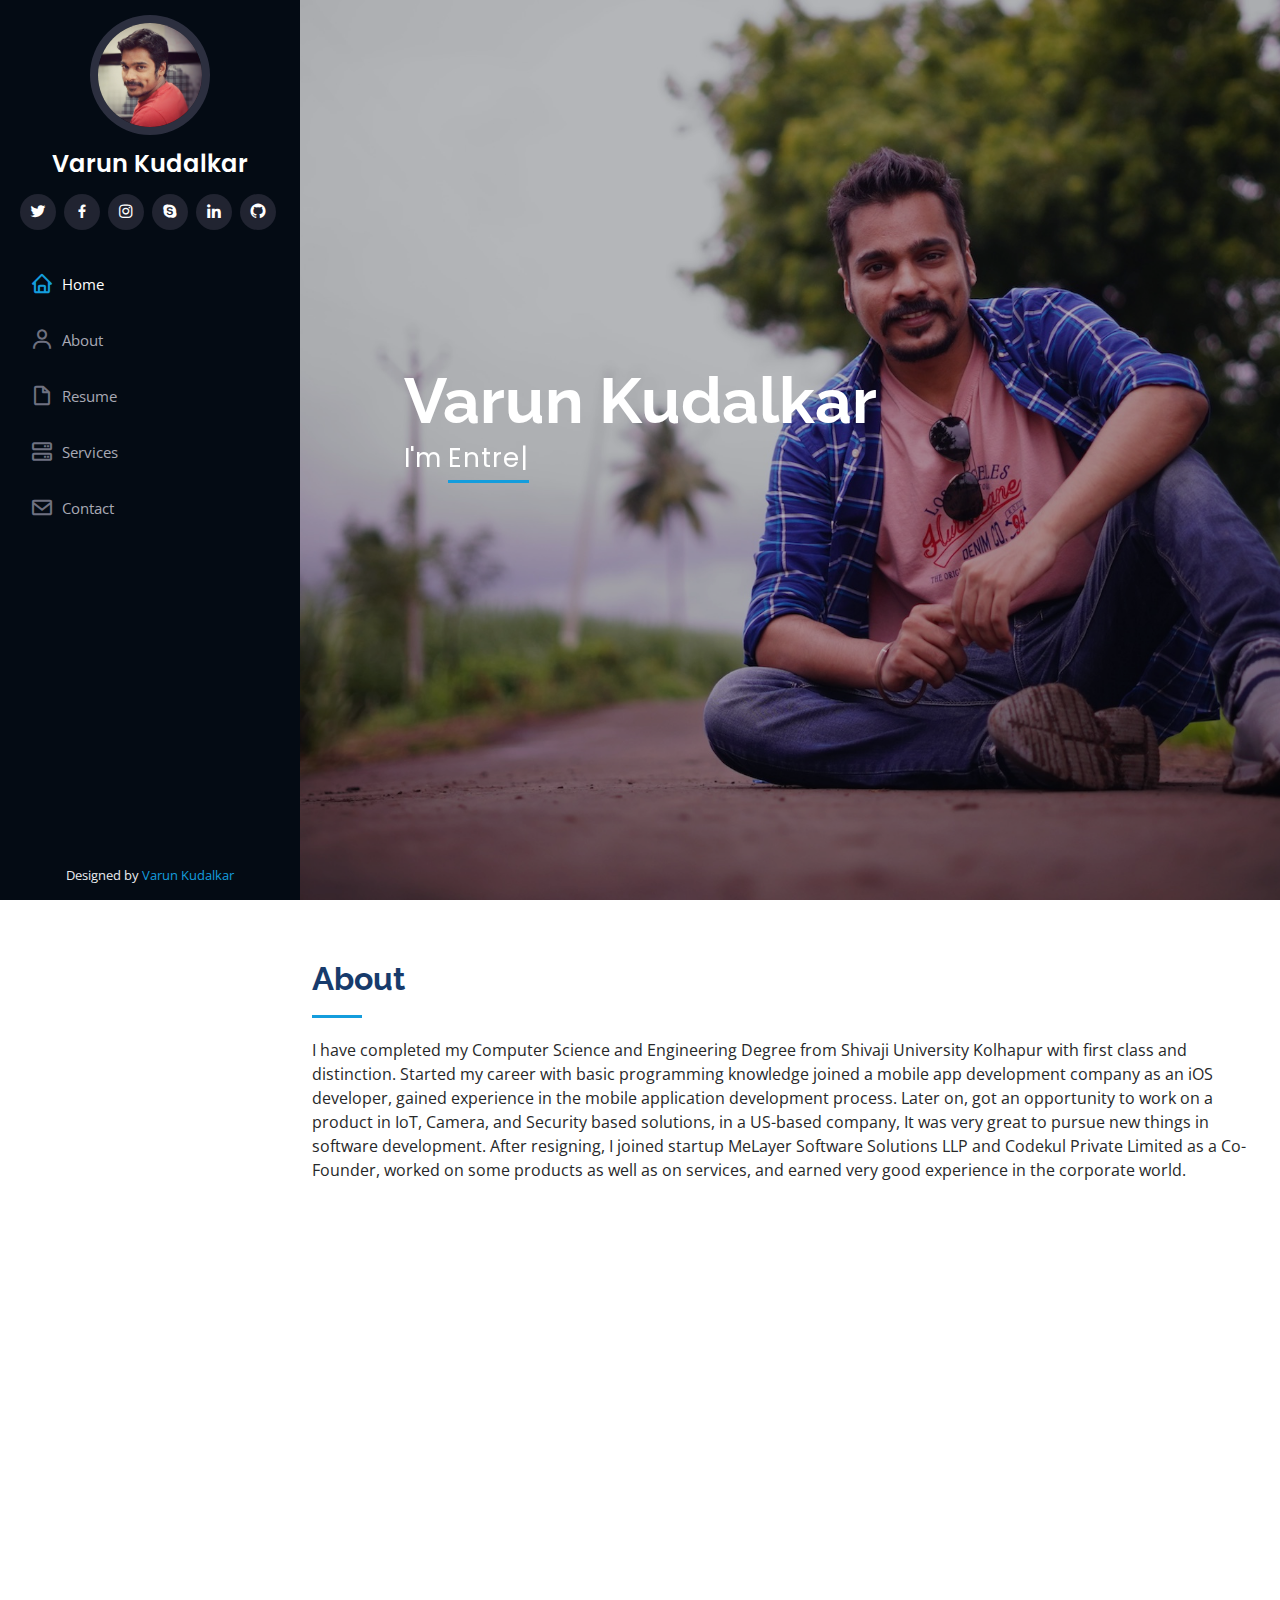
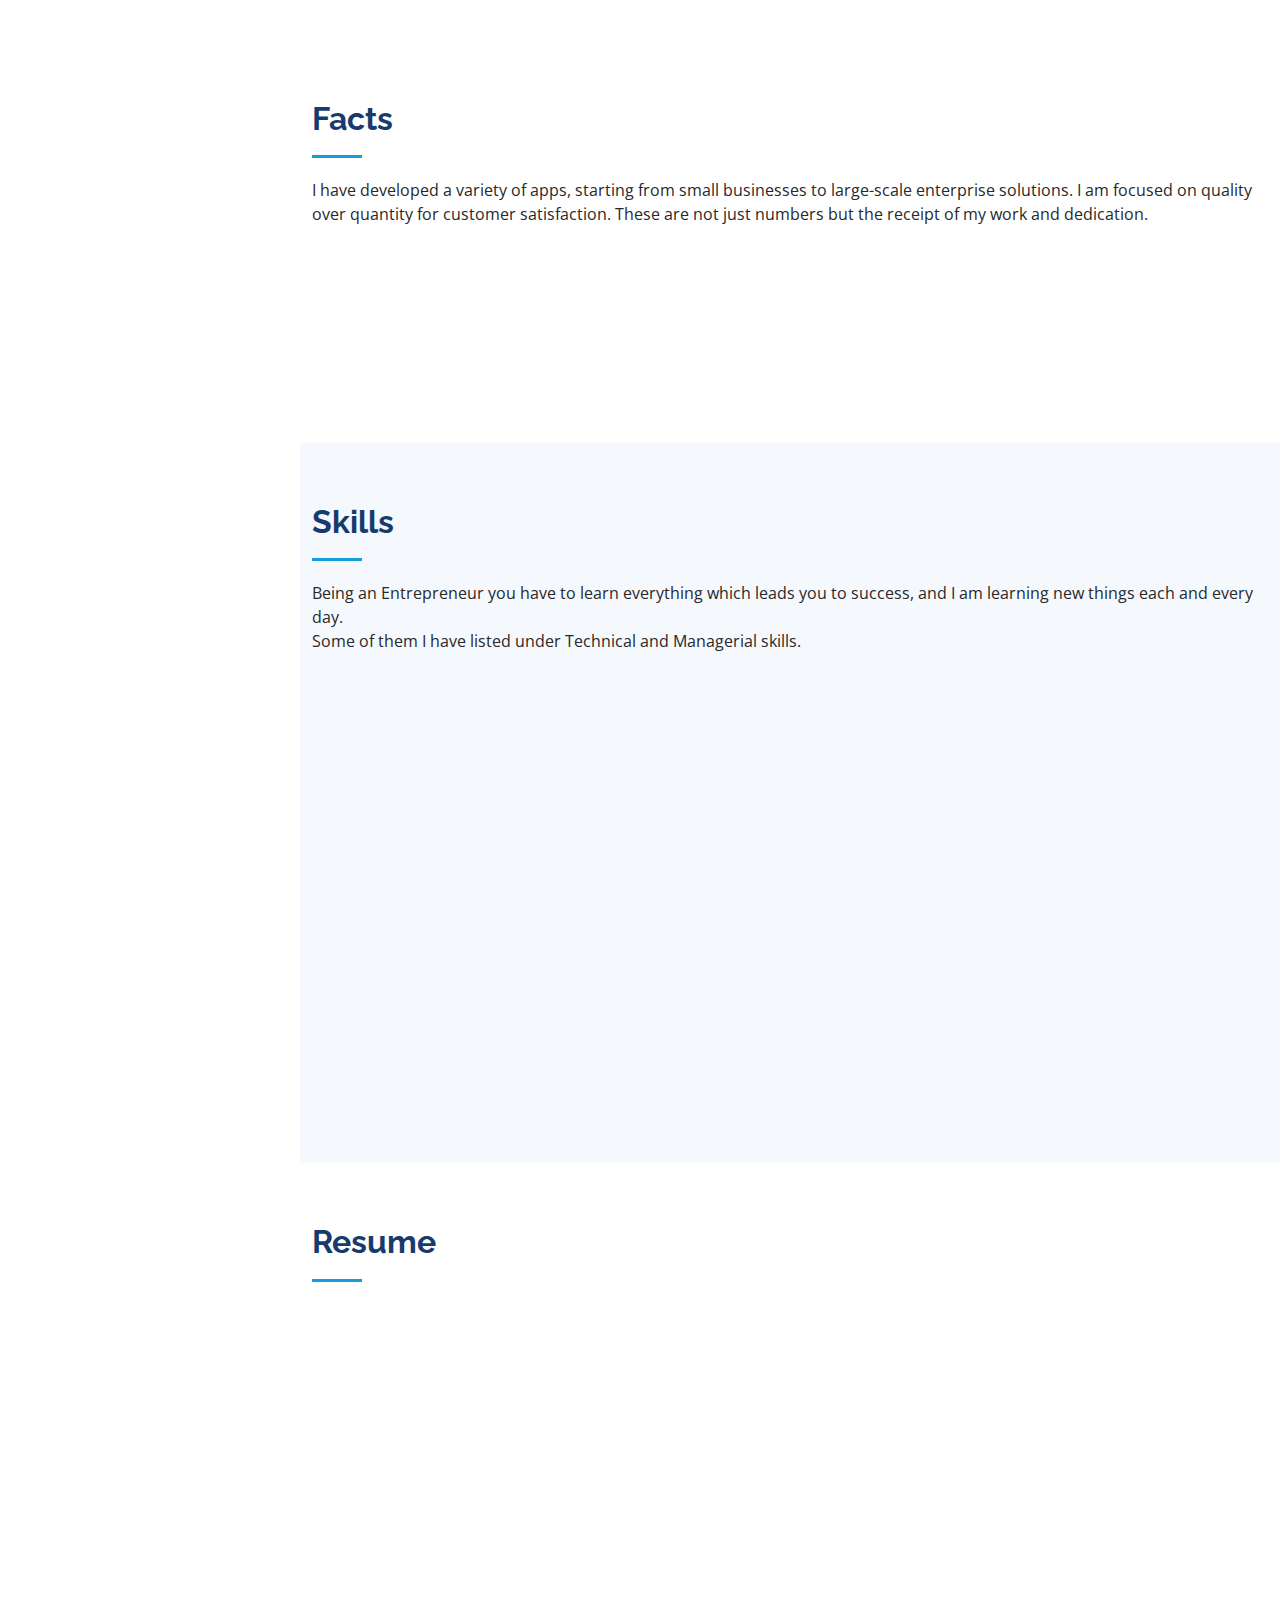
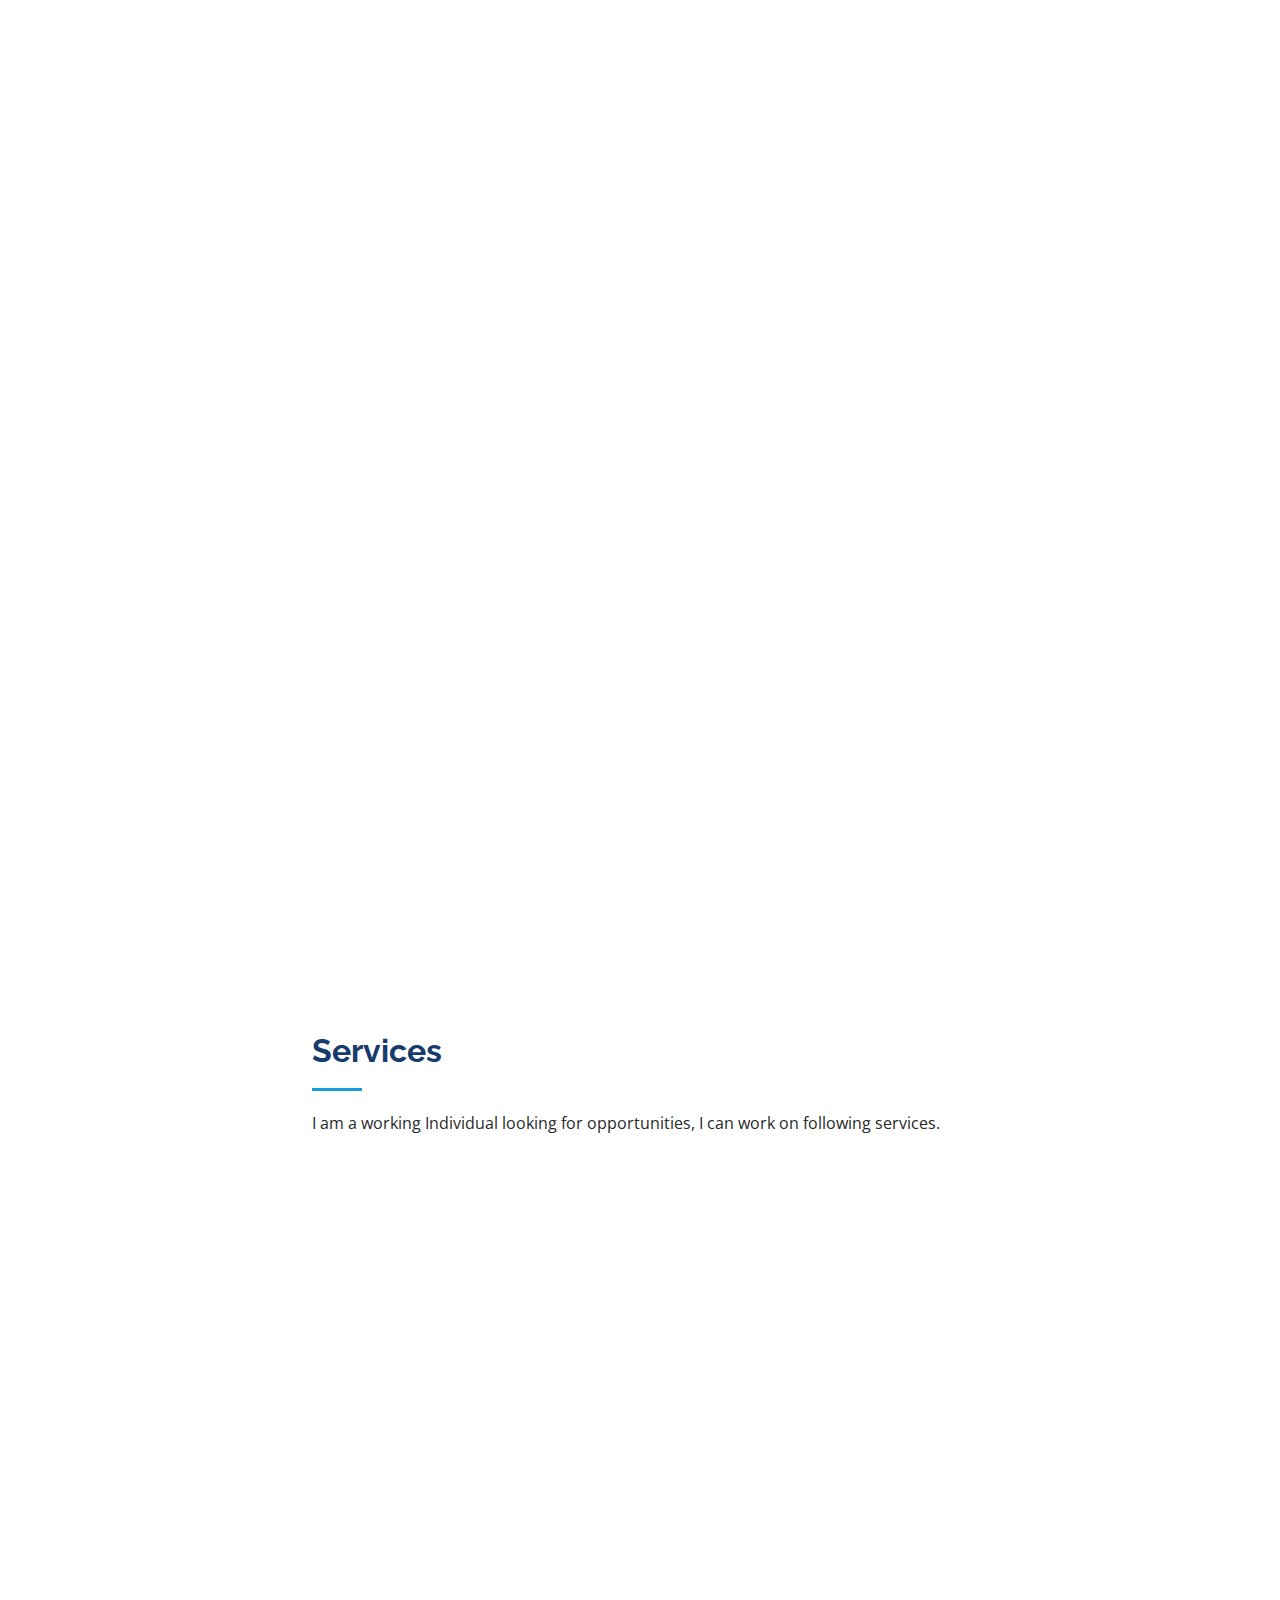
==== index.html @ d9cf6de6 "corected typos" ====
<!DOCTYPE html>
<html lang="en">

<head>
  <meta charset="utf-8">
  <meta content="width=device-width, initial-scale=1.0" name="viewport">

  <title>Varun Kudalkar - Best Freelancer in India | Full stack Developer | Mobile App Developer | iOS | Android | Flutter | Node | Nest | Python | IoT</title>
  <meta content="" name="description">
  <meta content="" name="keywords">

  <!-- Favicons -->
  <link href="assets/img/favicon.ico" rel="icon">
  <link href="assets/img/apple-touch-icon.png" rel="apple-touch-icon">

  <!-- Google Fonts -->
  <link href="https://fonts.googleapis.com/css?family=Open+Sans:300,300i,400,400i,600,600i,700,700i|Raleway:300,300i,400,400i,500,500i,600,600i,700,700i|Poppins:300,300i,400,400i,500,500i,600,600i,700,700i" rel="stylesheet">

  <!-- Vendor CSS Files -->
  <link href="assets/vendor/bootstrap/css/bootstrap.min.css" rel="stylesheet">
  <link href="assets/vendor/icofont/icofont.min.css" rel="stylesheet">
  <link href="assets/vendor/boxicons/css/boxicons.min.css" rel="stylesheet">
  <link href="assets/vendor/venobox/venobox.css" rel="stylesheet">
  <link href="assets/vendor/owl.carousel/assets/owl.carousel.min.css" rel="stylesheet">
  <link href="assets/vendor/aos/aos.css" rel="stylesheet">

  <!-- Template Main CSS File -->
  <link href="assets/css/style.css" rel="stylesheet">

</head>

<body>

  <!-- ======= Mobile nav toggle button ======= -->
  <button type="button" class="mobile-nav-toggle d-xl-none"><i class="icofont-navigation-menu"></i></button>

  <!-- ======= Header ======= -->
  <header id="header">
    <div class="d-flex flex-column">

      <div class="profile">
        <img src="assets/img/profile-img.jpg" alt="" class="img-fluid rounded-circle">
        <h1 class="text-light"><a href="index.html">Varun Kudalkar</a></h1>
        <div class="social-links mt-3 text-center">
          <a href="https://twitter.com/v_a_r_u_n_05" class="twitter"><i class="bx bxl-twitter"></i></a>
          <a href="https://www.facebook.com/varunkudalkar" class="facebook"><i class="bx bxl-facebook"></i></a>
          <a href="https://www.instagram.com/varunkudalkar/" class="instagram"><i class="bx bxl-instagram"></i></a>
          <a href="https://join.skype.com/invite/UosxiQmOW7OW" class="skype"><i class="bx bxl-skype"></i></a>
          <a href="https://in.linkedin.com/in/varun-kudalkar-58bbbab0" class="linkedin"><i class="bx bxl-linkedin"></i></a>
          <a href="https://github.com/varunkudalkar" class="github"><i class="bx bxl-github"></i></a>
        </div>
      </div>

      <nav class="nav-menu">
        <ul>
          <li class="active"><a href="#hero"><i class="bx bx-home"></i> <span>Home</span></a></li>
          <li><a href="#about"><i class="bx bx-user"></i> <span>About</span></a></li>
          <li><a href="#resume"><i class="bx bx-file-blank"></i> <span>Resume</span></a></li>
          <!-- <li><a href="#portfolio"><i class="bx bx-book-content"></i> Portfolio</a></li> -->
          <li><a href="#services"><i class="bx bx-server"></i> Services</a></li>
          <li><a href="#contact"><i class="bx bx-envelope"></i> Contact</a></li>

        </ul>
      </nav><!-- .nav-menu -->
      <button type="button" class="mobile-nav-toggle d-xl-none"><i class="icofont-navigation-menu"></i></button>

    </div>
  </header><!-- End Header -->

  <!-- ======= Hero Section ======= -->
  <section id="hero" class="d-flex flex-column justify-content-center align-items-center">
    <div class="hero-container" data-aos="fade-in">
      <h1>Varun Kudalkar</h1>
      <p>I'm <span class="typed" data-typed-items="Entrepreneur, Developer, Programmer, Manager, Trainer, Gamer, Cook"></span></p>
    </div>
  </section><!-- End Hero -->

  <main id="main">

    <!-- ======= About Section ======= -->
    <section id="about" class="about">
      <div class="container">

        <div class="section-title">
          <h2>About</h2>
          <p>I have completed my Computer Science and Engineering Degree from Shivaji University Kolhapur with first class and distinction. Started my career with basic programming knowledge joined a mobile app development company as an iOS developer, gained experience in the mobile application development process. Later on, got an opportunity to work on a product in IoT, Camera, and Security based solutions, in a US-based company, It was very great to pursue new things in software development. After resigning, I joined startup MeLayer Software Solutions LLP and Codekul Private Limited as a Co-Founder, worked on some products as well as on services, and earned very good experience in the corporate world.
            </p>
        </div>

        <div class="row">
          <div class="col-lg-3" data-aos="fade-right">
            <img src="assets/img/profile-img.jpg" class="img-fluid" alt="varun_profile_picture">
          </div>
          <div class="col-lg-8 pt-4 pt-lg-0 content" data-aos="fade-left">
            <h3>Full stack Developer</h3>
            <p class="font-italic">
              
            </p>
            <div class="row">
              <div class="col-lg-6">
                <ul>
                  <li><i class="icofont-rounded-right"></i> <strong>Birthday:</strong> 5 May 1991</li>
                  <li><i class="icofont-rounded-right"></i> <strong>Website:</strong> varunkudalkar.github.io</li>
                  <li><i class="icofont-rounded-right"></i> <strong>Phone:</strong> +91 7588364088</li>
                  <li><i class="icofont-rounded-right"></i> <strong>City:</strong> Pune, India</li>
                </ul>
              </div>
              <div class="col-lg-6">
                <ul>
                  <li><i class="icofont-rounded-right"></i> <strong>Age:</strong> 30</li>
                  <li><i class="icofont-rounded-right"></i> <strong>Degree:</strong> Computer Science and Engineering</li>
                  <li><i class="icofont-rounded-right"></i> <strong>Email:</strong> varun.kudalkar@gmail.com</li>
                  <li><i class="icofont-rounded-right"></i> <strong>Freelance:</strong> Available</li>
                </ul>
              </div>
            </div>
            <p>
              Mobile Application Developer with around 7+ years experience in software development lifecycle (SDLC) including analysis, design, development, and testing, deployment, and documentation as per ISO standards. Experience in Mobile Application Operating systems like iOS and Android. Skilled, motivated, and product-oriented mobile application developer with strong Object-Oriented Programming Concepts and design skills.
            </p>
          </div>
        </div>

      </div>
    </section><!-- End About Section -->

    <!-- ======= Facts Section ======= -->
    <section id="facts" class="facts">
      <div class="container">

        <div class="section-title">
          <h2>Facts</h2>
          <p>I have developed a variety of apps, starting from small businesses to large-scale enterprise solutions. I am focused on quality over quantity for customer satisfaction. These are not just numbers but the receipt of my work and dedication.</p>
        </div>

        <div class="row no-gutters">

          <div class="col-lg-3 col-md-6 d-md-flex align-items-md-stretch" data-aos="fade-up">
            <div class="count-box">
              <i class="icofont-simple-smile"></i>
              <span data-toggle="counter-up">40</span>
              <p><strong>Happy Clients</strong></p>
            </div>
          </div>

          <div class="col-lg-3 col-md-6 d-md-flex align-items-md-stretch" data-aos="fade-up" data-aos-delay="100">
            <div class="count-box">
              <i class="icofont-document-folder"></i>
              <span data-toggle="counter-up">56</span>
              <p><strong>Projects</strong></p>
            </div>
          </div>

          <div class="col-lg-3 col-md-6 d-md-flex align-items-md-stretch" data-aos="fade-up" data-aos-delay="200">
            <div class="count-box">
              <i class="icofont-list"></i>
              <span data-toggle="counter-up">900000</span>
              <p><strong>Lines of Code</strong></p>
            </div>
          </div>

          <div class="col-lg-3 col-md-6 d-md-flex align-items-md-stretch" data-aos="fade-up" data-aos-delay="300">
            <div class="count-box">
              <i class="icofont-dollar"></i>
              <span data-toggle="counter-up">15000</span>
              <p><strong>Highest Ticket Size</strong></p>
            </div>
          </div>

        </div>

      </div>
    </section><!-- End Facts Section -->

    <!-- ======= Skills Section ======= -->
    <section id="skills" class="skills section-bg">
      <div class="container">
        <div class="section-title">
          <h2>Skills</h2>
          <p>Being an Entrepreneur you have to learn everything which leads you to success, and I am learning new things each and every day.<br>Some of them I have listed under Technical and Managerial skills.</p>
        </div>
        <div class="row skills-content">
          <div class="col-lg-6" data-aos="fade-up">
            <div class="progress">
              <span class="skill">Native iOS<i class="val">100%</i></span>
              <div class="progress-bar-wrap">
                <div class="progress-bar" role="progressbar" aria-valuenow="100" aria-valuemin="0" aria-valuemax="100"></div>
              </div>
            </div>
            <div class="progress">
              <span class="skill">Native Android<i class="val">80%</i></span>
              <div class="progress-bar-wrap">
                <div class="progress-bar" role="progressbar" aria-valuenow="80" aria-valuemin="0" aria-valuemax="100"></div>
              </div>
            </div>
            <div class="progress">
              <span class="skill">Flutter <i class="val">90%</i></span>
              <div class="progress-bar-wrap">
                <div class="progress-bar" role="progressbar" aria-valuenow="90" aria-valuemin="0" aria-valuemax="100"></div>
              </div>
            </div>
            <div class="progress">
              <span class="skill">Python<i class="val">100%</i></span>
              <div class="progress-bar-wrap">
                <div class="progress-bar" role="progressbar" aria-valuenow="100" aria-valuemin="0" aria-valuemax="100"></div>
              </div>
            </div>
            <div class="progress">
              <span class="skill">NodeJS, Express, SQL, NOSQL<i class="val">90%</i></span>
              <div class="progress-bar-wrap">
                <div class="progress-bar" role="progressbar" aria-valuenow="90" aria-valuemin="0" aria-valuemax="100"></div>
              </div>
            </div>
            <div class="progress">
              <span class="skill">IoT<i class="val">80%</i></span>
              <div class="progress-bar-wrap">
                <div class="progress-bar" role="progressbar" aria-valuenow="80" aria-valuemin="0" aria-valuemax="100"></div>
              </div>
            </div>
            <div class="progress">
              <span class="skill">Machine Learning<i class="val">70%</i></span>
              <div class="progress-bar-wrap">
                <div class="progress-bar" role="progressbar" aria-valuenow="70" aria-valuemin="0" aria-valuemax="100"></div>
              </div>
            </div>
          </div>
          <div class="col-lg-6" data-aos="fade-up" data-aos-delay="100">
            <div class="progress">
              <span class="skill">Startup <i class="val">90%</i></span>
              <div class="progress-bar-wrap">
                <div class="progress-bar" role="progressbar" aria-valuenow="90" aria-valuemin="0" aria-valuemax="100"></div>
              </div>
            </div>
            <div class="progress">
              <span class="skill">Team Management <i class="val">100%</i></span>
              <div class="progress-bar-wrap">
                <div class="progress-bar" role="progressbar" aria-valuenow="100" aria-valuemin="0" aria-valuemax="100"></div>
              </div>
            </div>
            <div class="progress">
              <span class="skill">Marketing <i class="val">80%</i></span>
              <div class="progress-bar-wrap">
                <div class="progress-bar" role="progressbar" aria-valuenow="80" aria-valuemin="0" aria-valuemax="100"></div>
              </div>
            </div>
            <div class="progress">
              <span class="skill">Sales <i class="val">70%</i></span>
              <div class="progress-bar-wrap">
                <div class="progress-bar" role="progressbar" aria-valuenow="70" aria-valuemin="0" aria-valuemax="100"></div>
              </div>
            </div>
            <div class="progress">
              <span class="skill">Consultation & Training <i class="val">100%</i></span>
              <div class="progress-bar-wrap">
                <div class="progress-bar" role="progressbar" aria-valuenow="100" aria-valuemin="0" aria-valuemax="100"></div>
              </div>
            </div>
            <div class="progress">
              <span class="skill">Communication <i class="val">100%</i></span>
              <div class="progress-bar-wrap">
                <div class="progress-bar" role="progressbar" aria-valuenow="100" aria-valuemin="0" aria-valuemax="100"></div>
              </div>
            </div>
            <div class="progress">
              <span class="skill">Willpower <i class="val">100%</i></span>
              <div class="progress-bar-wrap">
                <div class="progress-bar" role="progressbar" aria-valuenow="100" aria-valuemin="0" aria-valuemax="100"></div>
              </div>
            </div>
          </div>
        </div>
      </div>
    </section><!-- End Skills Section -->

    <!-- ======= Resume Section ======= -->
    <section id="resume" class="resume">
      <div class="container">

        <div class="section-title">
          <h2>Resume</h2>
          <!-- <p>For Professional details consider following resume. </p> -->
        </div>

        <div class="row">
          <div class="col-lg-6" data-aos="fade-up">
            <h3 class="resume-title">Summary</h3>
            <div class="resume-item pb-0">
              <h4>Varun Kudalkar</h4>
              <p><em>I have completed my Computer Science and Engineering Degree from Shivaji University Kolhapur with first class and distinction. Started my career with basic programming knowledge joined a mobile app development company as an iOS developer, gained experience in the mobile application development process. Later on, got an opportunity to work on a product in IoT, Camera, and Security based solutions, in a US-based company, It was very great to pursue new things in software development. After resigning, I joined startup MeLayer Software Solutions LLP and Codekul Private Limited as a Co-Founder, worked on some products as well as on services, and earned very good experience in the corporate world.</em></p>
              <ul>
                <li>Kothrud Depot, Pune, Maharashtra, India</li>
                <li>+91 7588364088</li>
                <li>varun.kudalkar@gmail.com</li>
              </ul>
            </div>
          </div>
            <div class="col-lg-6" data-aos="fade-up">
            <h3 class="resume-title">Education</h3>
            <div class="resume-item">
              <h4>Computer Science and Engineering</h4>
              <h5>First class with distinction</h5>
              <p><em>Shivaji University Kolhapur</em></p>
              <p>Completed 4 years of engineering course with First class and distinction, I was a very good student while pursuing my graduation.</p>
            </div>

            <div class="resume-item">
              <h4>Final Year Project</h4>
              <h5>Voice-Enabled Mobile System in Android</h5>
              <p><em>College level Competition winner</em></p>
              <p>Enables to operate almost all mobile functionality with user’s voice commands, like enable/disable wifi,
                Bluetooth, messaging, calling, email, and opening apps, etc. It also features chatting with a very intelligent bot.</p>
            </div>
          </div>
        </div>
        <div class="row">
          <div class="col-lg-6" data-aos="fade-up" data-aos-delay="100">
            <h3 class="resume-title">Projects</h3>
            <div class="resume-item">
              <h4>SimplyKharedi App</h4>
              <h5>Flutter, iOS, Android, PHP, Angular</h5>
              <p><em>Developed product and running a business in Sangli City</em></p>
              <ul>
                <li>Designed and Developed this E-Commerce application for local shops and restaurants. Nowadays every business needs to have their listing online but they can't afford their own software system due to the huge development and maintainance costing, with this application any vendor can have their listing online and can sell their products online very easily without any commission.</li>
              </ul>
            </div>
            <div class="resume-item">
              <h4>Mahalaxmi Calendar App</h4>
              <h5>iOS, Android</h5>
              <p><em>Service provided to Local client</em></p>
              <ul>
                <li>It's a regional Calendar app in Marathi language, Developed and maintained this application for years 2016, 2017, 2018, 2019, 2020, 2021.</li>
              </ul>
            </div>
            <div class="resume-item">
              <h4>Touchless QR based Attendance System</h4>
              <h5>Flutter, Android, iOS, Raspberry PI</h5>
              <p><em>Product developed</em></p>
              <ul>
                <li>This app is used to mark attendance in companies as well as in schools and colleges, using QR code. Developed Android and iOS applications using flutter, and used SQLite as a Database to make it more lightweight and Used NestJS as a backend to provide APIs. Main feature of this system is QR code is get changed in some intervals as well as it once gets scanned. Can be installed on Raspberry PI which makes it very reasonable.</li>
              </ul>
            </div>
            <div class="resume-item">
              <h4>Employee Self Service Portal</h4>
              <h5>Android, iOS</h5>
              <p><em>Service provided to international client</em></p>
              <ul>
                <li>This is simple and easy application for the employees and the management team, in which employees can create leave applications, and other claims, and managers can approve/reject from the same application. Used OData services to access Microsoft business central database.</li>
              </ul>
            </div>
            <div class="resume-item">
              <h4>VideoCloud</h4>
              <h5>iOS</h5>
              <p><em>Worked on this application while working with Intellivision Company</em></p>
              <ul>
                <li>It’s a camera surveillance app, it includes - live camera view (in this app we are using FFmpeg lib to decode the live stream frames and created custom video player to stream the live frames from IP cameras), event monitoring- push notifications for events like an intrusion, camera tamper, etc. I worked on timeline UI for this application to show events on timeline scale when user is seeking the seek bar of video player.</li>
              </ul>
            </div>
            <div class="resume-item">
              <h4>DineInn</h4>
              <h5>iOS</h5>
              <p><em>Worked on this application while working with IT Gurus Company</em></p>
              <ul>
                <li>App provides Fine way to communicate between customer and manager of restaurants. App gives ratings and reviews of nearby restaurants. Managers can approach and fulfill the customer’s needs more efficiently. Integrated XMPP chatting functionality with Openfire server. Parsed web services for the related data in this app.
                  </li>
              </ul>
            </div>
            <div class="resume-item">
              <h4>LoveCalc</h4>
              <h5>Flutter, Android, iOS</h5>
              <p><em>Developed this application for learning purpose</em></p>
              <ul>
                <li>Calculates love percentage between two persons with their names and show it on screen with attractive animation. Used simple ASCII values of characters and calculated the love percentage. To make users happy it always shows a love percentage above 50.</li>
              </ul>
            </div>
          </div>
          <div class="col-lg-6" data-aos="fade-up" data-aos-delay="100">
            <h3 class="resume-title">&nbsp </h3>
            <div class="resume-item">
              <h4>Smart Drill Machine</h4>
              <h5>Android, IoT, ESP32 Micro Controller</h5>
              <p><em>Service provided to International client</em></p>
              <ul>
                <li>Worked on the communication of microcontroller and android app, used BLE for communication also controlled some functions of the drilling motor to make it automated, e.g controlling speed, Current, Uptime, Downtime, etc.</li>
              </ul>
            </div>
            <div class="resume-item">
              <h4>Smart Home Automation</h4>
              <h5>Flutter, Android, iOS, NestJS, IoT, ESP32 Micro Controller, Custome electronics circuits, Power supplies</h5>
              <p><em>Product development is ongoing</em></p>
              <ul>
                <li> It's an iOS and Android client app used to operate switches and other home appliances remotely. Worked on server-side code in NestJS for APIs, also worked on microcontroller code to communicate with the mobile applications using WIFI.</li>
              </ul>
            </div>
            <div class="resume-item">
              <h4>Attendance System</h4>
              <h5>Android, iOS</h5>
              <p><em>Service provided to international client</em></p>
              <ul>
                <li>This application is used to mark the attendance of a Football players in an organization, used geolocation, and image processing to mark and verify the attendance.</li>
              </ul>
            </div>
            <div class="resume-item">
              <h4>PickUpKid</h4>
              <h5>iOS</h5>
              <p><em>Worked on this application while working with IT Gurus Company</em></p>
              <ul>
                <li>It’s a location tracking app where the server tracks the user’s current location. With these locations, the server calculates the distance between the location of the center and the current location of a parent with the help of this data server forwards the notifications to the center about a parent, and the responder at the center will ready the kid at the center to go home.</li>
              </ul>
            </div>
            <div class="resume-item">
              <h4>Advanced Steganography for Images</h4>
              <h5>Android and Java</h5>
              <p><em>Provided this application for Post Graduation Student for Final Year Project </em></p>
              <ul>
                <li>Hiding a secret image or secrete message in a cover image using Enhanced LSB technique and X-Box Mapping technique which is part of image processing.</li>
              </ul>
            </div>
            <div class="resume-item">
              <h4>Online Exam Website</h4>
              <h5>JSP, HTML, CSS</h5>
              <p><em>In college days developed this web portal</em></p>
              <ul>
                <li>Enables users to conduct highly secure and dynamic online exams. It was used to conduct online quiz competitions, aptitude tests in various colleges near my hometown Sangli.</li>
              </ul>
            </div>
            <div class="resume-item">
              <h4>Automated Bakery Management</h4>
              <h5>Core Java</h5>
              <p><em>Provided software solution for the Local bakery</em></p>
              <ul>
                <li>Software for a bakery that provides a user-friendly interface, with a database and for the generation of reports for inventory, tax, and billing.</li>
              </ul>
            </div>
            <div class="resume-item">
              <h4>Lyricsify</h4>
              <h5>Flutter, Android, iOS</h5>
              <p><em>Developed this application for learning purpose</em></p>
              <ul>
                <li>Provides an automated lyrics search of currently playing songs on iOS devices. It has also a manual search option that can search over 100000+ songs. Used musixmatch web service.</li>
              </ul>
            </div>
          </div>
        </div>
      </div>
    </section><!-- End Resume Section -->

    <!-- ======= Services Section ======= -->
    <section id="services" class="services">
      <div class="container">
        <div class="section-title">
          <h2>Services</h2>
          <p>I am a working Individual looking for opportunities, I can work on following services.</p>
        </div>
        <div class="row">
          <div class="col-lg-4 col-md-6 icon-box" data-aos="fade-up">
            <div class="icon"><i class="icofont-iphone"></i></div>
            <h4 class="title"><a>Mobile App Development</a></h4>
            <p class="description">For app development mainly I use Android, iOS native, and Flutter as a multiplatform framework. For backend API I use Java-Spring Boot, NodeJs-Expressjs. I use PostgreSQL and MongoDB as database.</p>
          </div>
          <div class="col-lg-4 col-md-6 icon-box" data-aos="fade-up" data-aos-delay="100">
            <div class="icon"><i class="icofont-web"></i></div>
            <h4 class="title"><a>Web App Development</a></h4>
            <p class="description">For managing front I use Angular and ReactJS. For designing HTML5, CSS3, Bootstrap4/5, Matera Design. For backend API I use Java-Spring Boot, NodeJs-Expressjs. I use PostgreSQL and MongoDB as database.</p>
          </div>
          <div class="col-lg-4 col-md-6 icon-box" data-aos="fade-up" data-aos-delay="200">
            <div class="icon"><i class="icofont-micro-chip"></i></div>
            <h4 class="title"><a>IoT and Industry 4.0</a></h4>
            <p class="description">For interfacing I use RaspberryPi, BananaPi, ESP32. Protocols MQTT, TCP, and COAP are primarily used for communication. RFID, NFC, BLE based communication can be established. Predictive Maintainance, OPC, SCADA, and communication with IoT platforms is done via many frameworks.</p>
          </div>
          <div class="col-lg-4 col-md-6 icon-box" data-aos="fade-up" data-aos-delay="300">
            <div class="icon"><i class="icofont-database"></i></div>
            <h4 class="title"><a>Data Science and Machine Learning</a></h4>
            <p class="description">Numpy, Pandas, ScikitLearn are the frameworks that I use for building simple machine learning solutions. For complex applications like chatbot, image recognition, OCR I use deep learning framework i.e. Tensorflow.</p>
          </div>
          <div class="col-lg-4 col-md-6 icon-box" data-aos="fade-up" data-aos-delay="400">
            <div class="icon"><i class="icofont-brand-appstore"></i></div>
            <h4 class="title"><a>Software Consultation</a></h4>
            <p class="description">If you want to migrate your project to leading-edge technology? or if you want to scale your project for millions of users? Do you want to set up a proper execution team and process? or You want to build your startup? I provide consultation for all these concerns.</p>
          </div>
          <div class="col-lg-4 col-md-6 icon-box" data-aos="fade-up" data-aos-delay="500">
            <div class="icon"><i class="icofont-university"></i></div>
            <h4 class="title"><a>Training Services</a></h4>
            <p class="description">I conduct training in these ways Modular Training, Corporate Training, and Online Training. I conduct training on Java, Javascript, Python, Android, iOS, Flutter, Machine Learning.</p>
          </div>
        </div>
      </div>
    </section><!-- End Services Section -->

    <!-- ======= Contact Section ======= -->
    <section id="contact" class="contact">
      <div class="container">
        <div class="section-title">
          <h2>Contact</h2>
        </div>
        <div class="row" data-aos="fade-in">
          <div class="col-lg-5 d-flex align-items-stretch">
            <div class="info">
              <div class="address">
                <i class="icofont-google-map"></i>
                <h4>Location:</h4>
                <p>Kothrud Depot, Pune, 411038<br>Sangli Stand, Sangli, 416416</p>
              </div>
              <div class="email">
                <i class="icofont-email"></i>
                <h4>Email:</h4>
                <p>varun.kudalkar@gmail.com</p>
              </div>
              <div class="phone">
                <i class="icofont-phone"></i>
                <h4>Call:</h4>
                <p>+91 7588 36 4088 </p>
              </div>
              <iframe src="https://www.google.com/maps/embed?pb=!1m18!1m12!1m3!1d3783.5020627329573!2d73.79277191489253!3d18.506200687417365!2m3!1f0!2f0!3f0!3m2!1i1024!2i768!4f13.1!3m3!1m2!1s0x3bc2bfb4b487ab0f%3A0xd815d13cf531599a!2sKothrud%20Depot!5e0!3m2!1sen!2sin!4v1606071849863!5m2!1sen!2sin" width="100%" height="280" frameborder="0" style="border:0;" allowfullscreen="" aria-hidden="false" tabindex="0"></iframe>
              <iframe src="https://www.google.com/maps/embed?pb=!1m18!1m12!1m3!1d3818.461583469918!2d74.56091001486897!3d16.853045988400897!2m3!1f0!2f0!3f0!3m2!1i1024!2i768!4f13.1!3m3!1m2!1s0x3bc118449a60406d%3A0xd57009a09dccee6f!2sSangli%20Bus%20Stand%20MSRTC!5e0!3m2!1sen!2sin!4v1606073575091!5m2!1sen!2sin" width="100%" height="280" frameborder="0" style="border:0;" allowfullscreen="" aria-hidden="false" tabindex="0"></iframe>
            </div>
          </div>
          <div class="col-lg-7 mt-5 mt-lg-0 d-flex align-items-stretch">
            <iframe src="https://docs.google.com/forms/d/e/1FAIpQLSfUgYJ5trk1lDeg8TklvlYk6dydSSm-FMxgagZHnB9XmaAsog/viewform?embedded=true" width="640" height="900" frameborder="0" marginheight="0" marginwidth="0">Loading…</iframe>
          </div>
        </div>
      </div>
    </section><!-- End Contact Section -->

  </main><!-- End #main -->

  <!-- ======= Footer ======= -->
  <footer id="footer">
    <div class="container">
      <!-- <div class="copyright">
        &copy; Copyright <strong><span>Varun Kudalkar</span></strong>
      </div> -->
      <div class="credits">
        Designed by <a href="https://varunkudalkar.github.io/">Varun Kudalkar</a>
      </div>
    </div>
  </footer><!-- End  Footer -->

  <a href="#" class="back-to-top"><i class="icofont-simple-up"></i></a>

  <!-- Vendor JS Files -->
  <script src="assets/vendor/jquery/jquery.min.js"></script>
  <script src="assets/vendor/bootstrap/js/bootstrap.bundle.min.js"></script>
  <script src="assets/vendor/jquery.easing/jquery.easing.min.js"></script>
  <script src="assets/vendor/php-email-form/validate.js"></script>
  <script src="assets/vendor/waypoints/jquery.waypoints.min.js"></script>
  <script src="assets/vendor/counterup/counterup.min.js"></script>
  <script src="assets/vendor/isotope-layout/isotope.pkgd.min.js"></script>
  <script src="assets/vendor/venobox/venobox.min.js"></script>
  <script src="assets/vendor/owl.carousel/owl.carousel.min.js"></script>
  <script src="assets/vendor/typed.js/typed.min.js"></script>
  <script src="assets/vendor/aos/aos.js"></script>

  <!-- Template Main JS File -->
  <script src="assets/js/main.js"></script>

</body>

</html>
---- assets/vendor/venobox/venobox.css ----
/* ------ venobox.css --------*/
.vbox-overlay *, .vbox-overlay *:before, .vbox-overlay *:after{
    -webkit-backface-visibility: hidden;
    -webkit-box-sizing:border-box;
    -moz-box-sizing:border-box;
    box-sizing:border-box;
}
.vbox-overlay * { 
    -webkit-backface-visibility: visible;
    backface-visibility: visible;
}
.vbox-overlay{
    display: -webkit-flex;
    display: flex;
    -webkit-flex-direction: column;
    flex-direction: column;
    -webkit-justify-content: center;
    justify-content: center;
    -webkit-align-items: center;
    align-items: center;
    position: fixed;
    left: 0;
    top: 0;
    bottom: 0;
    right: 0;
    z-index: 999999;
}

/* ----- navigation ----- */
.vbox-title{
    width: 100%;
    height: 40px;
    float: left;
    text-align: center;
    line-height: 28px;
    font-size: 12px;
    padding: 6px 50px;
    overflow: hidden;
    position: fixed;
    display: none;
    left: 0;
    z-index: 89;
}
.vbox-close{
    cursor: pointer;
    position: fixed;
    top: -1px;
    right: 0;
    width: 50px;
    height: 40px;
    padding: 6px;
    display: block;
    background-position:10px center;
    overflow: hidden;
    font-size: 24px;
    line-height: 1;
    text-align: center;
    z-index: 99;
}
.vbox-left{
    cursor: pointer;
    position: fixed;
    left: 0;
    height: 40px;
    overflow: hidden;
    line-height: 28px;
    font-size: 12px;
    z-index: 99;
    display: flex;
    align-items:center;
}
.vbox-num{
    display: inline-block;
    margin: 6px 0 6px 15px;
}
/* ----- Social share ----- */
.vbox-share{
    line-height: 28px;
    font-size: 12px;
    overflow: hidden;
    position: fixed;
    left: 0;
    z-index: 98;
    display: flex;
    align-items:center;
    justify-content: center;
    width: 100%;
    text-align: center;
}
.vbox-share svg{
    max-height: 28px;
    width: 28px;
    z-index: 10;
    margin-left: 12px;
    margin-top: 6px;
    margin-bottom: 6px;
    vertical-align: middle;
}


/* ----- navigation ARROWS ----- */
.vbox-next, .vbox-prev{
    position: fixed;
    top: 50%;
    margin-top: -15px;
    overflow: hidden;
    cursor: pointer;
    display: block;
    width: 45px;
    height: 45px;
    z-index: 99;
}
.vbox-next span, .vbox-prev span{
    position: relative;
    width: 20px;
    height: 20px;
    border: 2px solid transparent;
    border-top-color: #B6B6B6;
    border-right-color: #B6B6B6;
    text-indent: -100px;
    position: absolute;
    top: 8px;
    display: block;
}
.vbox-prev{
    left: 15px;
}
.vbox-next{
    right: 15px;
}
.vbox-prev span{
    left: 10px;
    -ms-transform: rotate(-135deg);
    -webkit-transform: rotate(-135deg);
    transform: rotate(-135deg);
}
.vbox-next span{
    -ms-transform: rotate(45deg);
    -webkit-transform: rotate(45deg);
    transform: rotate(45deg);
    right: 10px;
}
/* ------- inline window ------ */
.vbox-inline{
    width: 420px;
    height: 315px;
    height: 70vh;
    padding: 10px;
    background: #fff;
    margin: 0 auto;
    overflow: auto;
    text-align: left;
}
/* ------- Video & iFrames window ------ */
.venoframe{
    max-width: 100%;
    width: 100%;
    border: none;
    width: 100%;
    height: 260px;
    height: 70vh;
}
.venoframe.vbvid{
    height: 260px;
}
@media (min-width: 768px) {
    .venoframe, .vbox-inline{
        width: 90%;
        height: 360px;
        height: 70vh;
    }
    .venoframe.vbvid{
        width: 640px;
        height: 360px;
    }
}
@media (min-width: 992px) {
    .venoframe, .vbox-inline{
        max-width: 1200px;
        width: 80%;
        height: 540px;
        height: 70vh;
    }
    .venoframe.vbvid{
        width: 960px;
        height: 540px;
    }
}
/* 
Please do NOT edit this part! 
or at least read this note: http://i.imgur.com/7C0ws9e.gif
*/
.vbox-open{
    overflow: hidden;
}
.vbox-container{
    position: absolute;
    left: 0;
    right: 0;
    top: 0;
    bottom: 0;
    overflow-x: hidden;
    overflow-y: scroll;
    overflow-scrolling: touch;
    -webkit-overflow-scrolling: touch;
    z-index: 20;
    max-height: 100%;

}

.vbox-content{
    text-align: center;
    float: left;
    width: 100%;
    position: relative;
    overflow: hidden;
    padding: 20px 4%;
}
.vbox-container img{
    max-width: 100%;
    height: auto;
}
.vbox-figlio{
    box-shadow: 0 0 12px rgba(0,0,0,0.19), 0 6px 6px rgba(0,0,0,0.23);
    max-width: 100%;
    text-align: initial;
}
img.vbox-figlio{
    -webkit-user-select: none;
-khtml-user-select: none;
-moz-user-select: none;
-o-user-select: none;
user-select: none;
}
.vbox-content.swipe-left{
    margin-left: -200px !important;
}
.vbox-content.swipe-right{
    margin-left: 200px !important;
}
.vbox-animated{
    webkit-transition: margin 300ms ease-out;
    transition: margin 300ms ease-out;
}

/* ---------- preloader ----------
 * SPINKIT 
 * http://tobiasahlin.com/spinkit/
-------------------------------- */
.sk-double-bounce,.sk-rotating-plane{width:40px;height:40px;margin:40px auto}.sk-rotating-plane{background-color:#333;-webkit-animation:sk-rotatePlane 1.2s infinite ease-in-out;animation:sk-rotatePlane 1.2s infinite ease-in-out}@-webkit-keyframes sk-rotatePlane{0%{-webkit-transform:perspective(120px) rotateX(0) rotateY(0);transform:perspective(120px) rotateX(0) rotateY(0)}50%{-webkit-transform:perspective(120px) rotateX(-180.1deg) rotateY(0);transform:perspective(120px) rotateX(-180.1deg) rotateY(0)}100%{-webkit-transform:perspective(120px) rotateX(-180deg) rotateY(-179.9deg);transform:perspective(120px) rotateX(-180deg) rotateY(-179.9deg)}}@keyframes sk-rotatePlane{0%{-webkit-transform:perspective(120px) rotateX(0) rotateY(0);transform:perspective(120px) rotateX(0) rotateY(0)}50%{-webkit-transform:perspective(120px) rotateX(-180.1deg) rotateY(0);transform:perspective(120px) rotateX(-180.1deg) rotateY(0)}100%{-webkit-transform:perspective(120px) rotateX(-180deg) rotateY(-179.9deg);transform:perspective(120px) rotateX(-180deg) rotateY(-179.9deg)}}.sk-double-bounce{position:relative}.sk-double-bounce .sk-child{width:100%;height:100%;border-radius:50%;background-color:#333;opacity:.6;position:absolute;top:0;left:0;-webkit-animation:sk-doubleBounce 2s infinite ease-in-out;animation:sk-doubleBounce 2s infinite ease-in-out}.sk-chasing-dots .sk-child,.sk-spinner-pulse,.sk-three-bounce .sk-child{background-color:#333;border-radius:100%}.sk-double-bounce .sk-double-bounce2{-webkit-animation-delay:-1s;animation-delay:-1s}@-webkit-keyframes sk-doubleBounce{0%,100%{-webkit-transform:scale(0);transform:scale(0)}50%{-webkit-transform:scale(1);transform:scale(1)}}@keyframes sk-doubleBounce{0%,100%{-webkit-transform:scale(0);transform:scale(0)}50%{-webkit-transform:scale(1);transform:scale(1)}}.sk-wave{margin:40px auto;width:50px;height:40px;text-align:center;font-size:10px}.sk-wave .sk-rect{background-color:#333;height:100%;width:6px;display:inline-block;-webkit-animation:sk-waveStretchDelay 1.2s infinite ease-in-out;animation:sk-waveStretchDelay 1.2s infinite ease-in-out}.sk-wave .sk-rect1{-webkit-animation-delay:-1.2s;animation-delay:-1.2s}.sk-wave .sk-rect2{-webkit-animation-delay:-1.1s;animation-delay:-1.1s}.sk-wave .sk-rect3{-webkit-animation-delay:-1s;animation-delay:-1s}.sk-wave .sk-rect4{-webkit-animation-delay:-.9s;animation-delay:-.9s}.sk-wave .sk-rect5{-webkit-animation-delay:-.8s;animation-delay:-.8s}@-webkit-keyframes sk-waveStretchDelay{0%,100%,40%{-webkit-transform:scaleY(.4);transform:scaleY(.4)}20%{-webkit-transform:scaleY(1);transform:scaleY(1)}}@keyframes sk-waveStretchDelay{0%,100%,40%{-webkit-transform:scaleY(.4);transform:scaleY(.4)}20%{-webkit-transform:scaleY(1);transform:scaleY(1)}}.sk-wandering-cubes{margin:40px auto;width:40px;height:40px;position:relative}.sk-wandering-cubes .sk-cube{background-color:#333;width:10px;height:10px;position:absolute;top:0;left:0;-webkit-animation:sk-wanderingCube 1.8s ease-in-out -1.8s infinite both;animation:sk-wanderingCube 1.8s ease-in-out -1.8s infinite both}.sk-chasing-dots,.sk-spinner-pulse{width:40px;height:40px;margin:40px auto}.sk-wandering-cubes .sk-cube2{-webkit-animation-delay:-.9s;animation-delay:-.9s}@-webkit-keyframes sk-wanderingCube{0%{-webkit-transform:rotate(0);transform:rotate(0)}25%{-webkit-transform:translateX(30px) rotate(-90deg) scale(.5);transform:translateX(30px) rotate(-90deg) scale(.5)}50%{-webkit-transform:translateX(30px) translateY(30px) rotate(-179deg);transform:translateX(30px) translateY(30px) rotate(-179deg)}50.1%{-webkit-transform:translateX(30px) translateY(30px) rotate(-180deg);transform:translateX(30px) translateY(30px) rotate(-180deg)}75%{-webkit-transform:translateX(0) translateY(30px) rotate(-270deg) scale(.5);transform:translateX(0) translateY(30px) rotate(-270deg) scale(.5)}100%{-webkit-transform:rotate(-360deg);transform:rotate(-360deg)}}@keyframes sk-wanderingCube{0%{-webkit-transform:rotate(0);transform:rotate(0)}25%{-webkit-transform:translateX(30px) rotate(-90deg) scale(.5);transform:translateX(30px) rotate(-90deg) scale(.5)}50%{-webkit-transform:translateX(30px) translateY(30px) rotate(-179deg);transform:translateX(30px) translateY(30px) rotate(-179deg)}50.1%{-webkit-transform:translateX(30px) translateY(30px) rotate(-180deg);transform:translateX(30px) translateY(30px) rotate(-180deg)}75%{-webkit-transform:translateX(0) translateY(30px) rotate(-270deg) scale(.5);transform:translateX(0) translateY(30px) rotate(-270deg) scale(.5)}100%{-webkit-transform:rotate(-360deg);transform:rotate(-360deg)}}.sk-spinner-pulse{-webkit-animation:sk-pulseScaleOut 1s infinite ease-in-out;animation:sk-pulseScaleOut 1s infinite ease-in-out}@-webkit-keyframes sk-pulseScaleOut{0%{-webkit-transform:scale(0);transform:scale(0)}100%{-webkit-transform:scale(1);transform:scale(1);opacity:0}}@keyframes sk-pulseScaleOut{0%{-webkit-transform:scale(0);transform:scale(0)}100%{-webkit-transform:scale(1);transform:scale(1);opacity:0}}.sk-chasing-dots{position:relative;text-align:center;-webkit-animation:sk-chasingDotsRotate 2s infinite linear;animation:sk-chasingDotsRotate 2s infinite linear}.sk-chasing-dots .sk-child{width:60%;height:60%;display:inline-block;position:absolute;top:0;-webkit-animation:sk-chasingDotsBounce 2s infinite ease-in-out;animation:sk-chasingDotsBounce 2s infinite ease-in-out}.sk-chasing-dots .sk-dot2{top:auto;bottom:0;-webkit-animation-delay:-1s;animation-delay:-1s}@-webkit-keyframes sk-chasingDotsRotate{100%{-webkit-transform:rotate(360deg);transform:rotate(360deg)}}@keyframes sk-chasingDotsRotate{100%{-webkit-transform:rotate(360deg);transform:rotate(360deg)}}@-webkit-keyframes sk-chasingDotsBounce{0%,100%{-webkit-transform:scale(0);transform:scale(0)}50%{-webkit-transform:scale(1);transform:scale(1)}}@keyframes sk-chasingDotsBounce{0%,100%{-webkit-transform:scale(0);transform:scale(0)}50%{-webkit-transform:scale(1);transform:scale(1)}}.sk-three-bounce{margin:40px auto;width:80px;text-align:center}.sk-three-bounce .sk-child{width:20px;height:20px;display:inline-block;-webkit-animation:sk-three-bounce 1.4s ease-in-out 0s infinite both;animation:sk-three-bounce 1.4s ease-in-out 0s infinite both}.sk-circle .sk-child:before,.sk-fading-circle .sk-circle:before{display:block;border-radius:100%;content:'';background-color:#333}.sk-three-bounce .sk-bounce1{-webkit-animation-delay:-.32s;animation-delay:-.32s}.sk-three-bounce .sk-bounce2{-webkit-animation-delay:-.16s;animation-delay:-.16s}@-webkit-keyframes sk-three-bounce{0%,100%,80%{-webkit-transform:scale(0);transform:scale(0)}40%{-webkit-transform:scale(1);transform:scale(1)}}@keyframes sk-three-bounce{0%,100%,80%{-webkit-transform:scale(0);transform:scale(0)}40%{-webkit-transform:scale(1);transform:scale(1)}}.sk-circle{margin:40px auto;width:40px;height:40px;position:relative}.sk-circle .sk-child{width:100%;height:100%;position:absolute;left:0;top:0}.sk-circle .sk-child:before{margin:0 auto;width:15%;height:15%;-webkit-animation:sk-circleBounceDelay 1.2s infinite ease-in-out both;animation:sk-circleBounceDelay 1.2s infinite ease-in-out both}.sk-circle .sk-circle2{-webkit-transform:rotate(30deg);-ms-transform:rotate(30deg);transform:rotate(30deg)}.sk-circle .sk-circle3{-webkit-transform:rotate(60deg);-ms-transform:rotate(60deg);transform:rotate(60deg)}.sk-circle .sk-circle4{-webkit-transform:rotate(90deg);-ms-transform:rotate(90deg);transform:rotate(90deg)}.sk-circle .sk-circle5{-webkit-transform:rotate(120deg);-ms-transform:rotate(120deg);transform:rotate(120deg)}.sk-circle .sk-circle6{-webkit-transform:rotate(150deg);-ms-transform:rotate(150deg);transform:rotate(150deg)}.sk-circle .sk-circle7{-webkit-transform:rotate(180deg);-ms-transform:rotate(180deg);transform:rotate(180deg)}.sk-circle .sk-circle8{-webkit-transform:rotate(210deg);-ms-transform:rotate(210deg);transform:rotate(210deg)}.sk-circle .sk-circle9{-webkit-transform:rotate(240deg);-ms-transform:rotate(240deg);transform:rotate(240deg)}.sk-circle .sk-circle10{-webkit-transform:rotate(270deg);-ms-transform:rotate(270deg);transform:rotate(270deg)}.sk-circle .sk-circle11{-webkit-transform:rotate(300deg);-ms-transform:rotate(300deg);transform:rotate(300deg)}.sk-circle .sk-circle12{-webkit-transform:rotate(330deg);-ms-transform:rotate(330deg);transform:rotate(330deg)}.sk-circle .sk-circle2:before{-webkit-animation-delay:-1.1s;animation-delay:-1.1s}.sk-circle .sk-circle3:before{-webkit-animation-delay:-1s;animation-delay:-1s}.sk-circle .sk-circle4:before{-webkit-animation-delay:-.9s;animation-delay:-.9s}.sk-circle .sk-circle5:before{-webkit-animation-delay:-.8s;animation-delay:-.8s}.sk-circle .sk-circle6:before{-webkit-animation-delay:-.7s;animation-delay:-.7s}.sk-circle .sk-circle7:before{-webkit-animation-delay:-.6s;animation-delay:-.6s}.sk-circle .sk-circle8:before{-webkit-animation-delay:-.5s;animation-delay:-.5s}.sk-circle .sk-circle9:before{-webkit-animation-delay:-.4s;animation-delay:-.4s}.sk-circle .sk-circle10:before{-webkit-animation-delay:-.3s;animation-delay:-.3s}.sk-circle .sk-circle11:before{-webkit-animation-delay:-.2s;animation-delay:-.2s}.sk-circle .sk-circle12:before{-webkit-animation-delay:-.1s;animation-delay:-.1s}@-webkit-keyframes sk-circleBounceDelay{0%,100%,80%{-webkit-transform:scale(0);transform:scale(0)}40%{-webkit-transform:scale(1);transform:scale(1)}}@keyframes sk-circleBounceDelay{0%,100%,80%{-webkit-transform:scale(0);transform:scale(0)}40%{-webkit-transform:scale(1);transform:scale(1)}}.sk-cube-grid{width:40px;height:40px;margin:40px auto}.sk-cube-grid .sk-cube{width:33.33%;height:33.33%;background-color:#333;float:left;-webkit-animation:sk-cubeGridScaleDelay 1.3s infinite ease-in-out;animation:sk-cubeGridScaleDelay 1.3s infinite ease-in-out}.sk-cube-grid .sk-cube1{-webkit-animation-delay:.2s;animation-delay:.2s}.sk-cube-grid .sk-cube2{-webkit-animation-delay:.3s;animation-delay:.3s}.sk-cube-grid .sk-cube3{-webkit-animation-delay:.4s;animation-delay:.4s}.sk-cube-grid .sk-cube4{-webkit-animation-delay:.1s;animation-delay:.1s}.sk-cube-grid .sk-cube5{-webkit-animation-delay:.2s;animation-delay:.2s}.sk-cube-grid .sk-cube6{-webkit-animation-delay:.3s;animation-delay:.3s}.sk-cube-grid .sk-cube7{-webkit-animation-delay:0ms;animation-delay:0ms}.sk-cube-grid .sk-cube8{-webkit-animation-delay:.1s;animation-delay:.1s}.sk-cube-grid .sk-cube9{-webkit-animation-delay:.2s;animation-delay:.2s}@-webkit-keyframes sk-cubeGridScaleDelay{0%,100%,70%{-webkit-transform:scale3D(1,1,1);transform:scale3D(1,1,1)}35%{-webkit-transform:scale3D(0,0,1);transform:scale3D(0,0,1)}}@keyframes sk-cubeGridScaleDelay{0%,100%,70%{-webkit-transform:scale3D(1,1,1);transform:scale3D(1,1,1)}35%{-webkit-transform:scale3D(0,0,1);transform:scale3D(0,0,1)}}.sk-fading-circle{margin:40px auto;width:40px;height:40px;position:relative}.sk-fading-circle .sk-circle{width:100%;height:100%;position:absolute;left:0;top:0}.sk-fading-circle .sk-circle:before{margin:0 auto;width:15%;height:15%;-webkit-animation:sk-circleFadeDelay 1.2s infinite ease-in-out both;animation:sk-circleFadeDelay 1.2s infinite ease-in-out both}.sk-fading-circle .sk-circle2{-webkit-transform:rotate(30deg);-ms-transform:rotate(30deg);transform:rotate(30deg)}.sk-fading-circle .sk-circle3{-webkit-transform:rotate(60deg);-ms-transform:rotate(60deg);transform:rotate(60deg)}.sk-fading-circle .sk-circle4{-webkit-transform:rotate(90deg);-ms-transform:rotate(90deg);transform:rotate(90deg)}.sk-fading-circle .sk-circle5{-webkit-transform:rotate(120deg);-ms-transform:rotate(120deg);transform:rotate(120deg)}.sk-fading-circle .sk-circle6{-webkit-transform:rotate(150deg);-ms-transform:rotate(150deg);transform:rotate(150deg)}.sk-fading-circle .sk-circle7{-webkit-transform:rotate(180deg);-ms-transform:rotate(180deg);transform:rotate(180deg)}.sk-fading-circle .sk-circle8{-webkit-transform:rotate(210deg);-ms-transform:rotate(210deg);transform:rotate(210deg)}.sk-fading-circle .sk-circle9{-webkit-transform:rotate(240deg);-ms-transform:rotate(240deg);transform:rotate(240deg)}.sk-fading-circle .sk-circle10{-webkit-transform:rotate(270deg);-ms-transform:rotate(270deg);transform:rotate(270deg)}.sk-fading-circle .sk-circle11{-webkit-transform:rotate(300deg);-ms-transform:rotate(300deg);transform:rotate(300deg)}.sk-fading-circle .sk-circle12{-webkit-transform:rotate(330deg);-ms-transform:rotate(330deg);transform:rotate(330deg)}.sk-fading-circle .sk-circle2:before{-webkit-animation-delay:-1.1s;animation-delay:-1.1s}.sk-fading-circle .sk-circle3:before{-webkit-animation-delay:-1s;animation-delay:-1s}.sk-fading-circle .sk-circle4:before{-webkit-animation-delay:-.9s;animation-delay:-.9s}.sk-fading-circle .sk-circle5:before{-webkit-animation-delay:-.8s;animation-delay:-.8s}.sk-fading-circle .sk-circle6:before{-webkit-animation-delay:-.7s;animation-delay:-.7s}.sk-fading-circle .sk-circle7:before{-webkit-animation-delay:-.6s;animation-delay:-.6s}.sk-fading-circle .sk-circle8:before{-webkit-animation-delay:-.5s;animation-delay:-.5s}.sk-fading-circle .sk-circle9:before{-webkit-animation-delay:-.4s;animation-delay:-.4s}.sk-fading-circle .sk-circle10:before{-webkit-animation-delay:-.3s;animation-delay:-.3s}.sk-fading-circle .sk-circle11:before{-webkit-animation-delay:-.2s;animation-delay:-.2s}.sk-fading-circle .sk-circle12:before{-webkit-animation-delay:-.1s;animation-delay:-.1s}@-webkit-keyframes sk-circleFadeDelay{0%,100%,39%{opacity:0}40%{opacity:1}}@keyframes sk-circleFadeDelay{0%,100%,39%{opacity:0}40%{opacity:1}}.sk-folding-cube{margin:40px auto;width:40px;height:40px;position:relative;-webkit-transform:rotateZ(45deg);transform:rotateZ(45deg)}.sk-folding-cube .sk-cube{float:left;width:50%;height:50%;position:relative;-webkit-transform:scale(1.1);-ms-transform:scale(1.1);transform:scale(1.1)}.sk-folding-cube .sk-cube:before{content:'';position:absolute;top:0;left:0;width:100%;height:100%;background-color:#333;-webkit-animation:sk-foldCubeAngle 2.4s infinite linear both;animation:sk-foldCubeAngle 2.4s infinite linear both;-webkit-transform-origin:100% 100%;-ms-transform-origin:100% 100%;transform-origin:100% 100%}.sk-folding-cube .sk-cube2{-webkit-transform:scale(1.1) rotateZ(90deg);transform:scale(1.1) rotateZ(90deg)}.sk-folding-cube .sk-cube3{-webkit-transform:scale(1.1) rotateZ(180deg);transform:scale(1.1) rotateZ(180deg)}.sk-folding-cube .sk-cube4{-webkit-transform:scale(1.1) rotateZ(270deg);transform:scale(1.1) rotateZ(270deg)}.sk-folding-cube .sk-cube2:before{-webkit-animation-delay:.3s;animation-delay:.3s}.sk-folding-cube .sk-cube3:before{-webkit-animation-delay:.6s;animation-delay:.6s}.sk-folding-cube .sk-cube4:before{-webkit-animation-delay:.9s;animation-delay:.9s}@-webkit-keyframes sk-foldCubeAngle{0%,10%{-webkit-transform:perspective(140px) rotateX(-180deg);transform:perspective(140px) rotateX(-180deg);opacity:0}25%,75%{-webkit-transform:perspective(140px) rotateX(0);transform:perspective(140px) rotateX(0);opacity:1}100%,90%{-webkit-transform:perspective(140px) rotateY(180deg);transform:perspective(140px) rotateY(180deg);opacity:0}}@keyframes sk-foldCubeAngle{0%,10%{-webkit-transform:perspective(140px) rotateX(-180deg);transform:perspective(140px) rotateX(-180deg);opacity:0}25%,75%{-webkit-transform:perspective(140px) rotateX(0);transform:perspective(140px) rotateX(0);opacity:1}100%,90%{-webkit-transform:perspective(140px) rotateY(180deg);transform:perspective(140px) rotateY(180deg);opacity:0}}
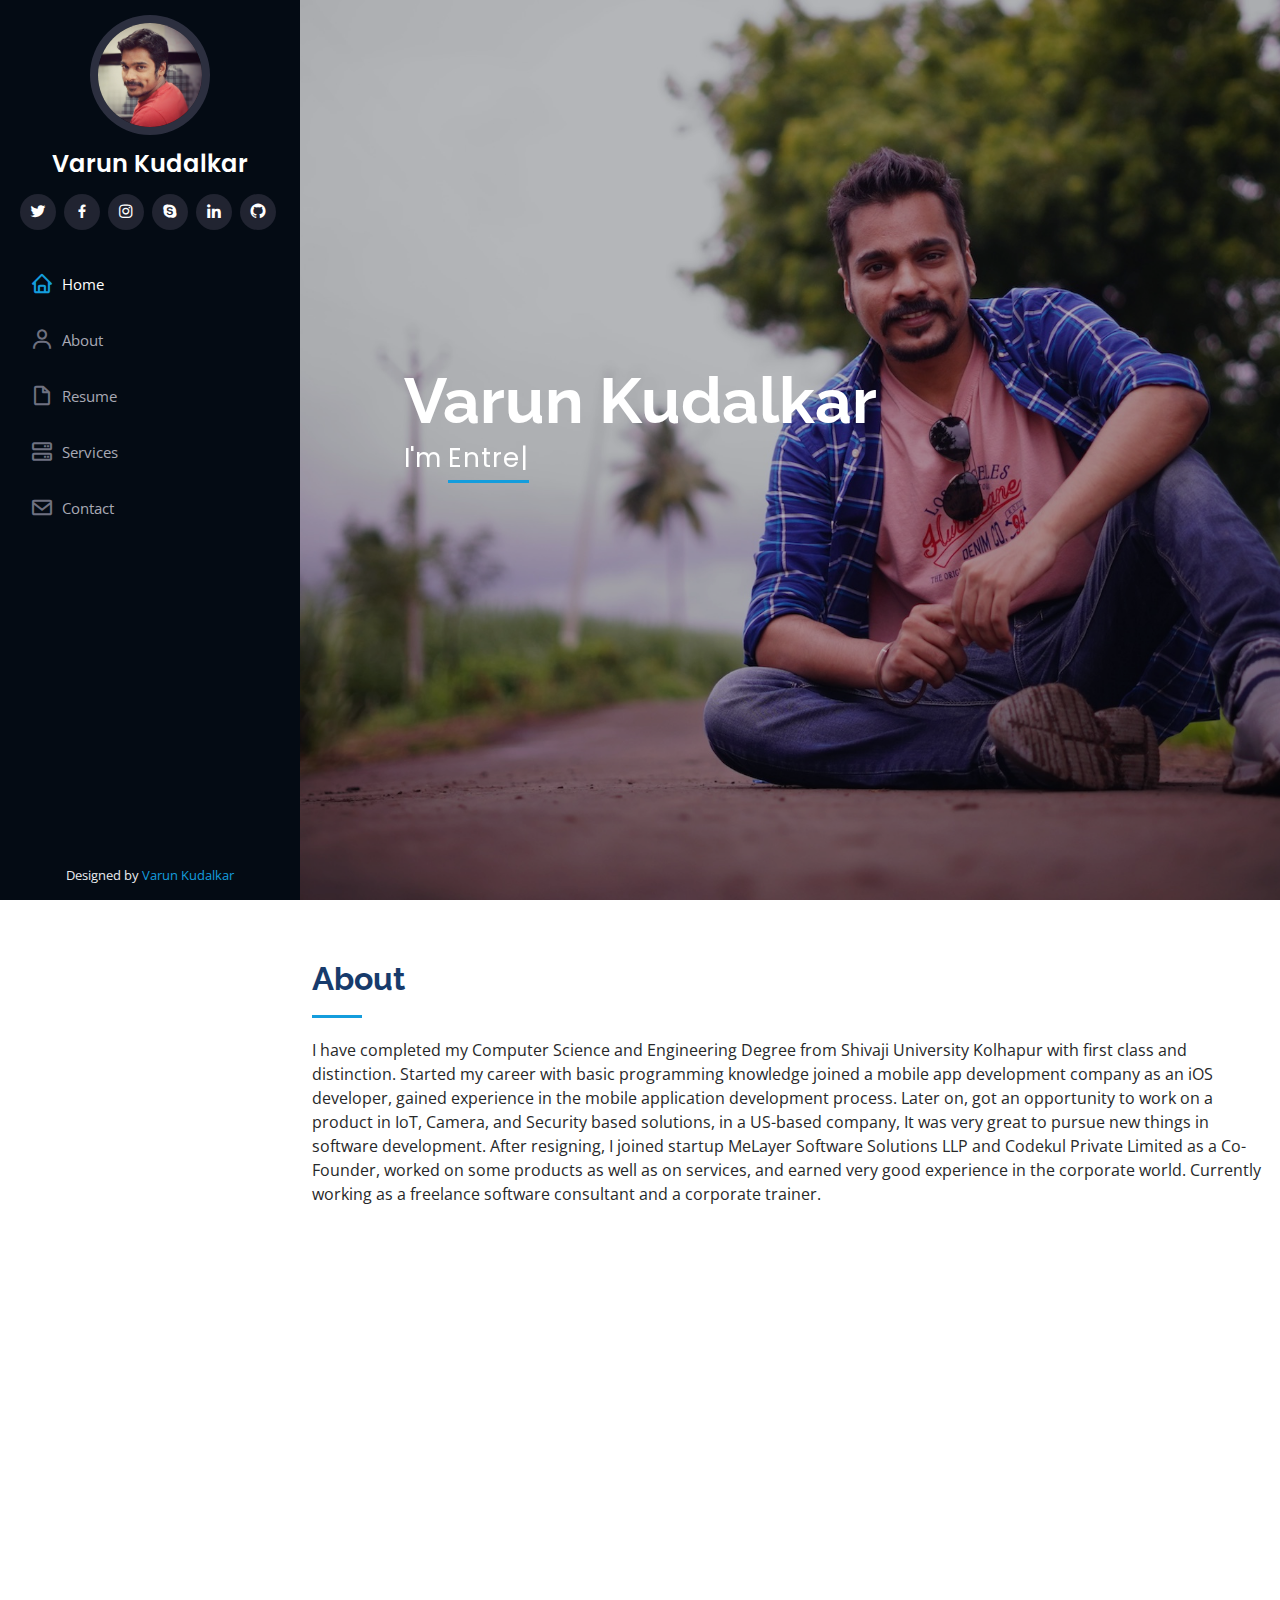
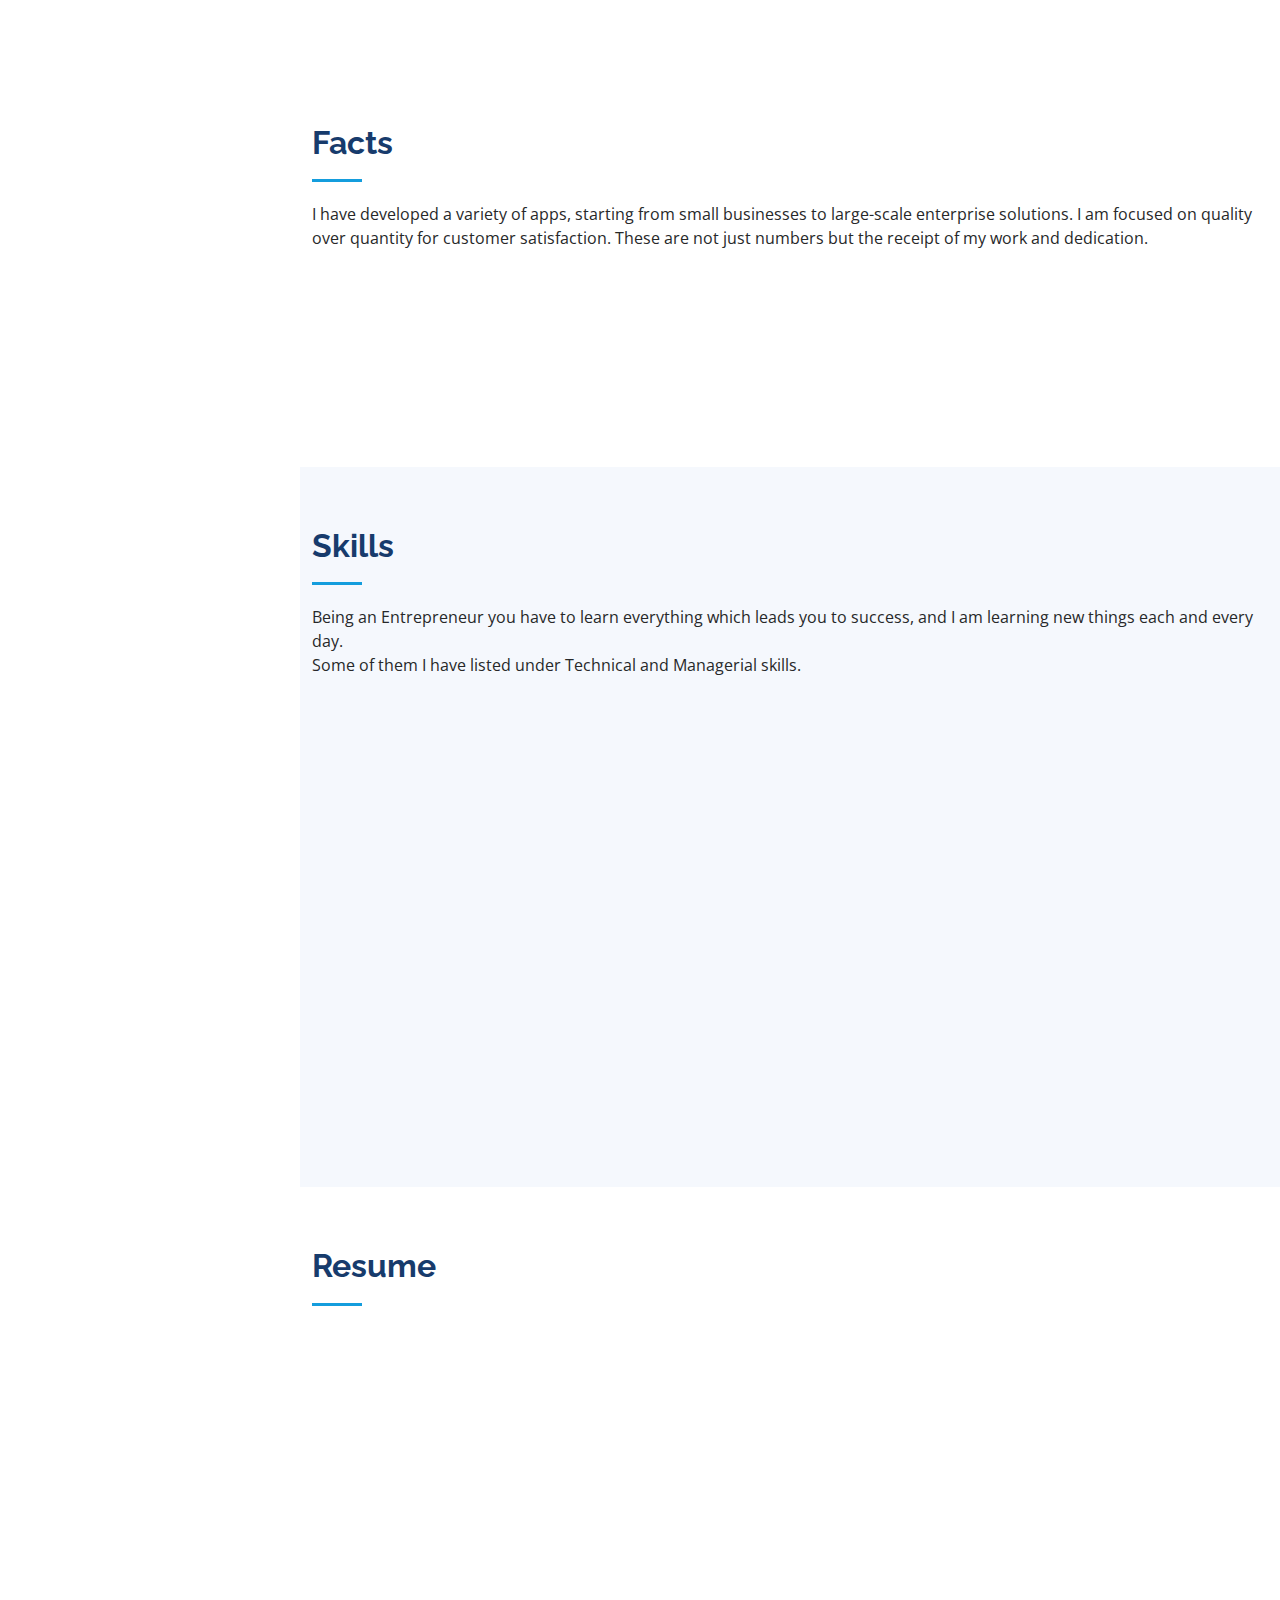
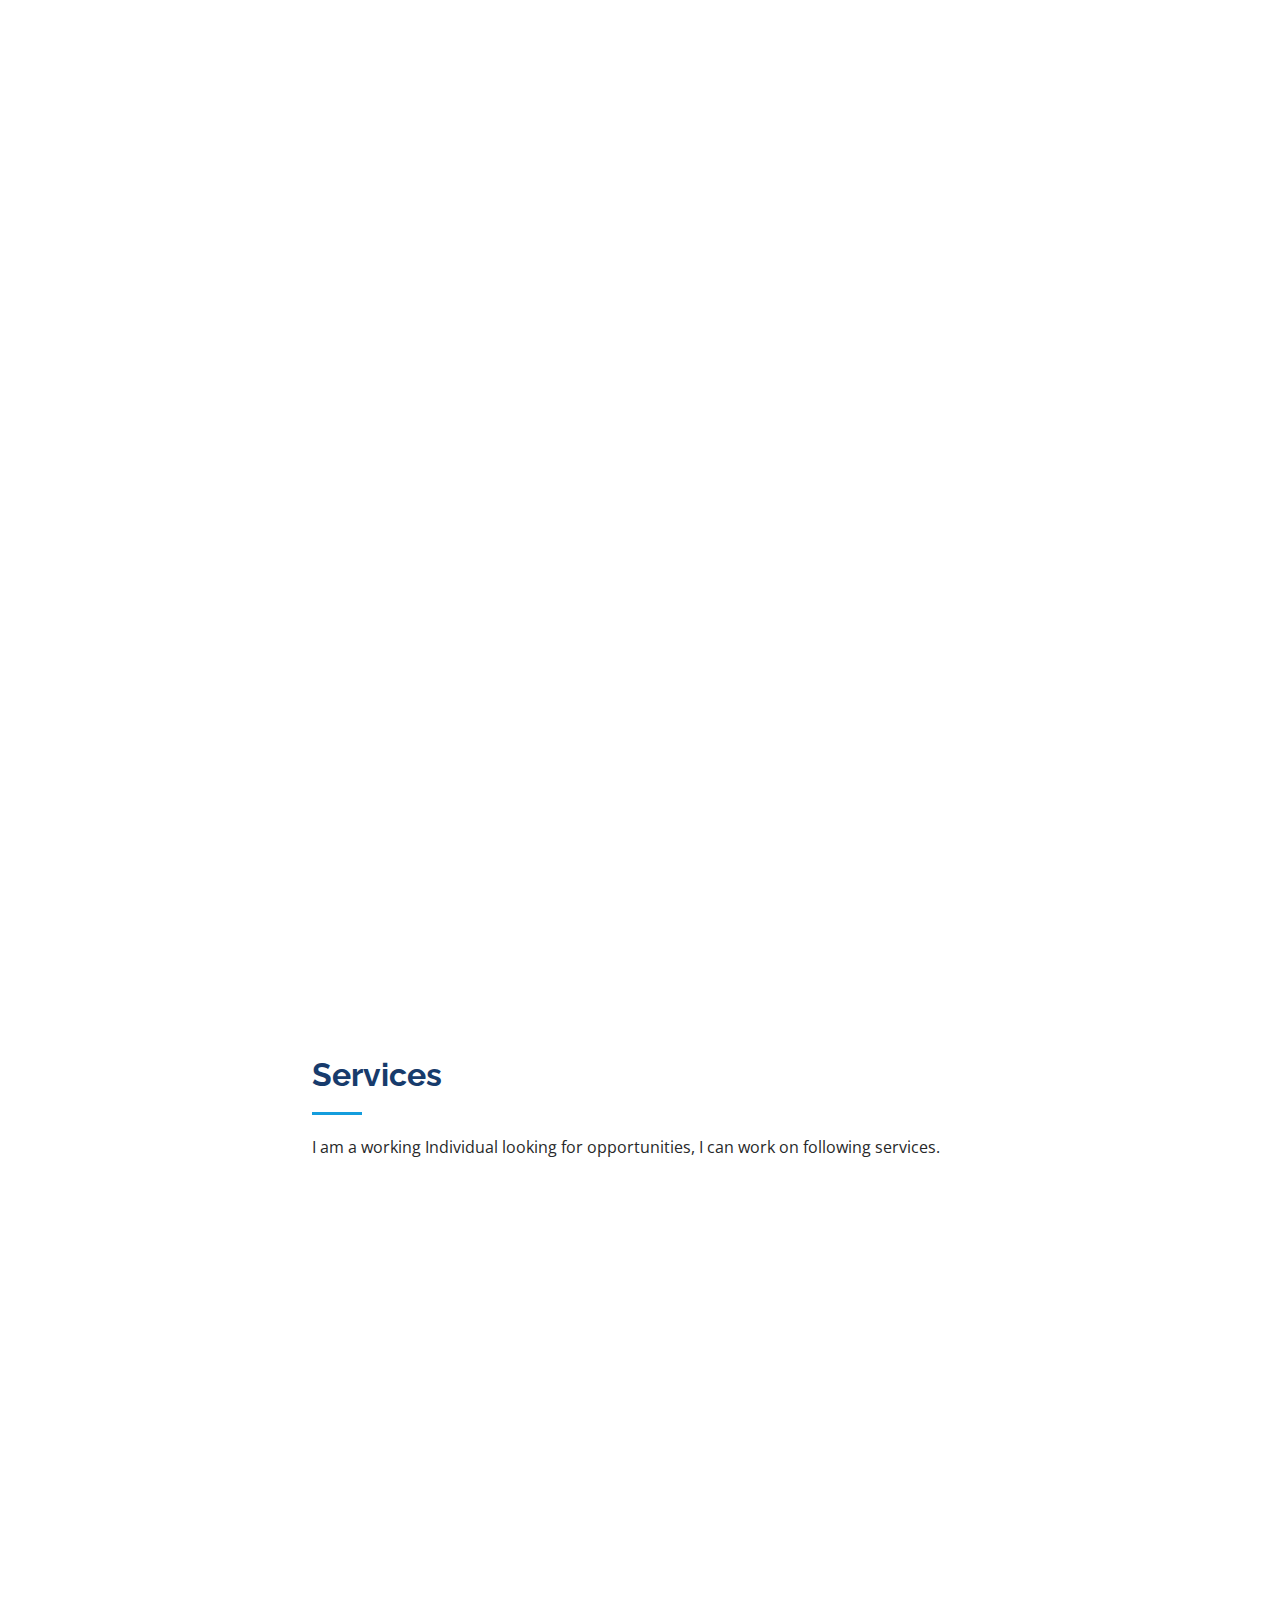
==== commit 1c897f7c: "Update index.html" ====
--- a/index.html
+++ b/index.html
@@ -2,13 +2,23 @@
 <html lang="en">
 
 <head>
+  
+  <!-- Global site tag (gtag.js) - Google Analytics -->
+  <script async src="https://www.googletagmanager.com/gtag/js?id=G-XJHVXL4SHZ"></script>
+  <script>
+    window.dataLayer = window.dataLayer || [];
+    function gtag(){dataLayer.push(arguments);}
+    gtag('js', new Date());
+    gtag('config', 'G-XJHVXL4SHZ');
+  </script>
+
   <meta charset="utf-8">
   <meta content="width=device-width, initial-scale=1.0" name="viewport">
 
   <title>Varun Kudalkar - Best Freelancer in India | Full stack Developer | Mobile App Developer | iOS | Android | Flutter | Node | Nest | Python | IoT</title>
   <meta content="" name="description">
   <meta content="" name="keywords">
-
+  
   <!-- Favicons -->
   <link href="assets/img/favicon.ico" rel="icon">
   <link href="assets/img/apple-touch-icon.png" rel="apple-touch-icon">
@@ -83,7 +93,7 @@
 
         <div class="section-title">
           <h2>About</h2>
-          <p>I have completed my Computer Science and Engineering Degree from Shivaji University Kolhapur with first class and distinction. Started my career with basic programming knowledge joined a mobile app development company as an iOS developer, gained experience in the mobile application development process. Later on, got an opportunity to work on a product in IoT, Camera, and Security based solutions, in a US-based company, It was very great to pursue new things in software development. After resigning, I joined startup MeLayer Software Solutions LLP and Codekul Private Limited as a Co-Founder, worked on some products as well as on services, and earned very good experience in the corporate world.
+          <p>I have completed my Computer Science and Engineering Degree from Shivaji University Kolhapur with first class and distinction. Started my career with basic programming knowledge joined a mobile app development company as an iOS developer, gained experience in the mobile application development process. Later on, got an opportunity to work on a product in IoT, Camera, and Security based solutions, in a US-based company, It was very great to pursue new things in software development. After resigning, I joined startup MeLayer Software Solutions LLP and Codekul Private Limited as a Co-Founder, worked on some products as well as on services, and earned very good experience in the corporate world. Currently working as a freelance software consultant and a corporate trainer.
             </p>
         </div>
 
@@ -464,7 +474,7 @@
           <div class="col-lg-4 col-md-6 icon-box" data-aos="fade-up" data-aos-delay="200">
             <div class="icon"><i class="icofont-micro-chip"></i></div>
             <h4 class="title"><a>IoT and Industry 4.0</a></h4>
-            <p class="description">For interfacing I use RaspberryPi, BananaPi, ESP32. Protocols MQTT, TCP, and COAP are primarily used for communication. RFID, NFC, BLE based communication can be established. Predictive Maintainance, OPC, SCADA, and communication with IoT platforms is done via many frameworks.</p>
+            <p class="description">For interfacing I use RaspberryPi, BananaPi, ESP32. Protocols MQTT, TCP, and COAP are primarily used for communication. RFID, NFC, BLE based communication can be established. Predictive maintenance, OPC, SCADA, and communication with IoT platforms is done via many frameworks.</p>
           </div>
           <div class="col-lg-4 col-md-6 icon-box" data-aos="fade-up" data-aos-delay="300">
             <div class="icon"><i class="icofont-database"></i></div>
@@ -554,4 +564,4 @@
 
 </body>
 
-</html>+</html>
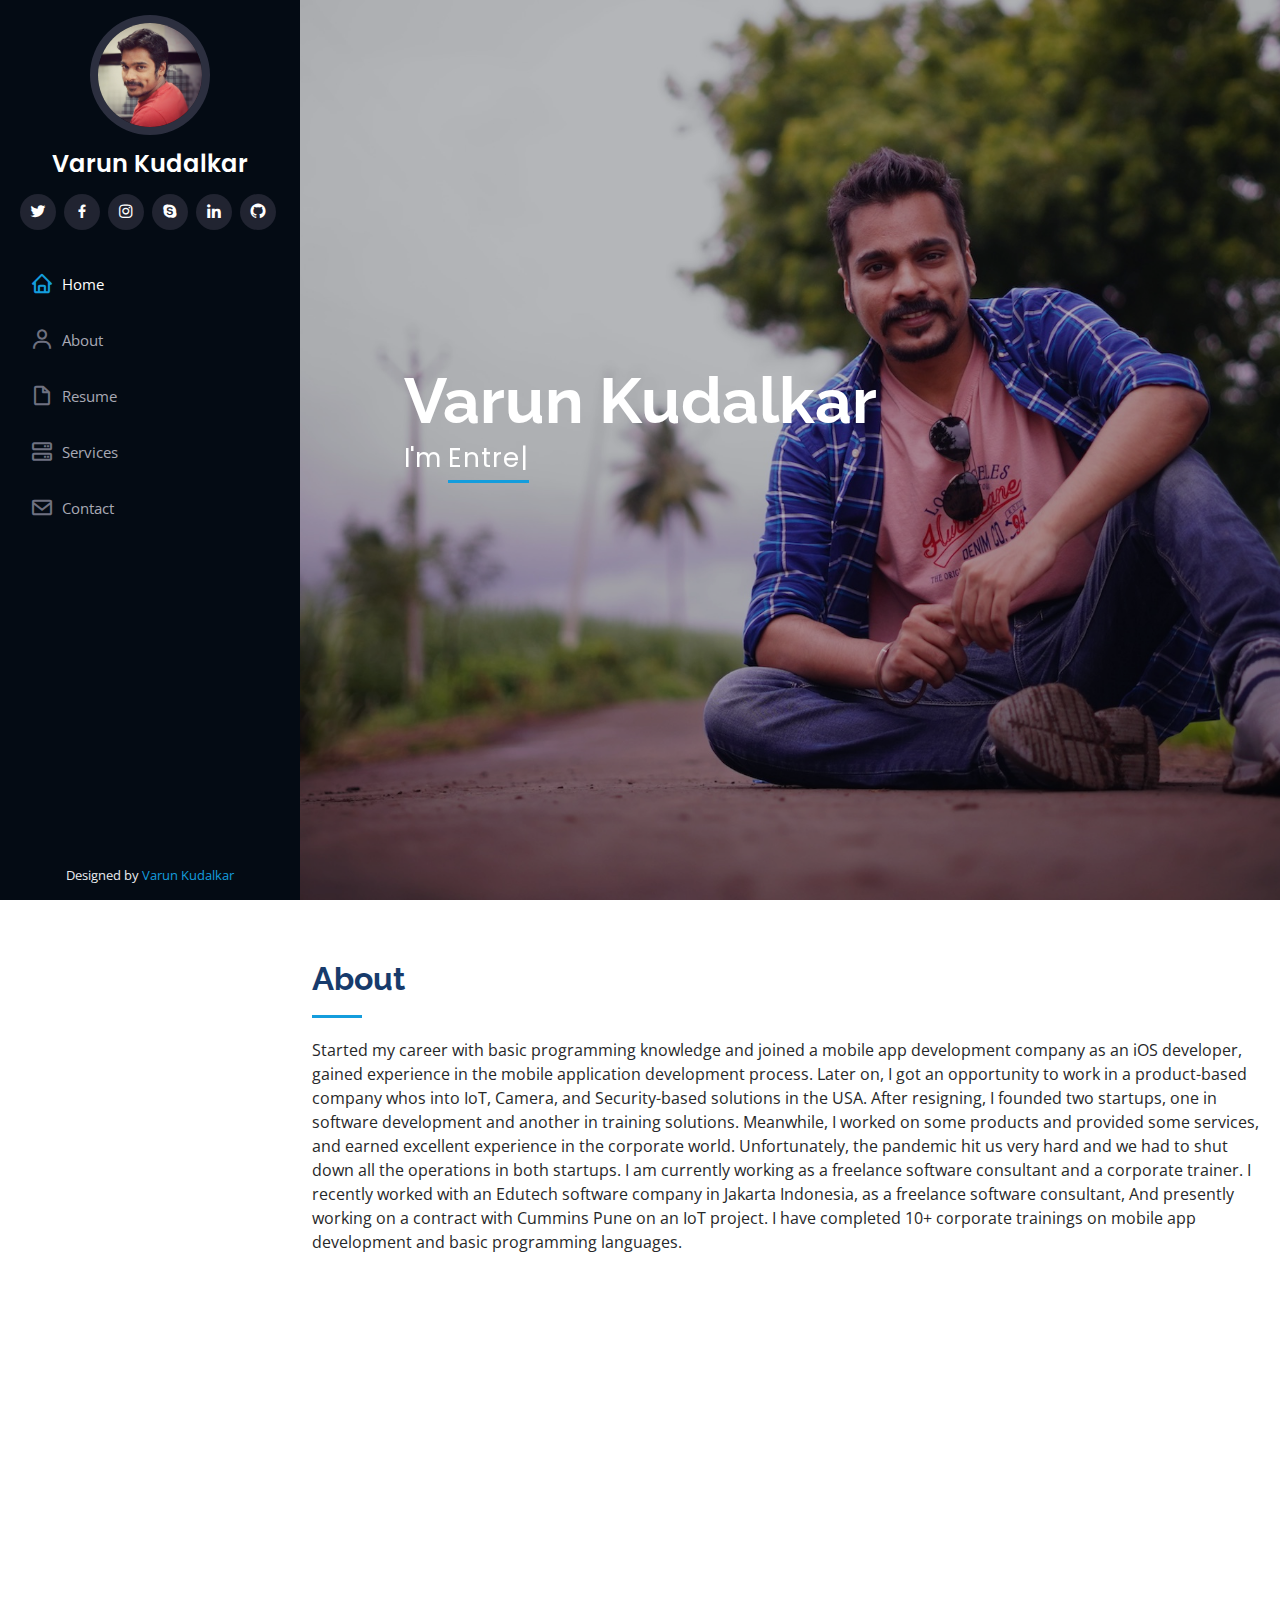
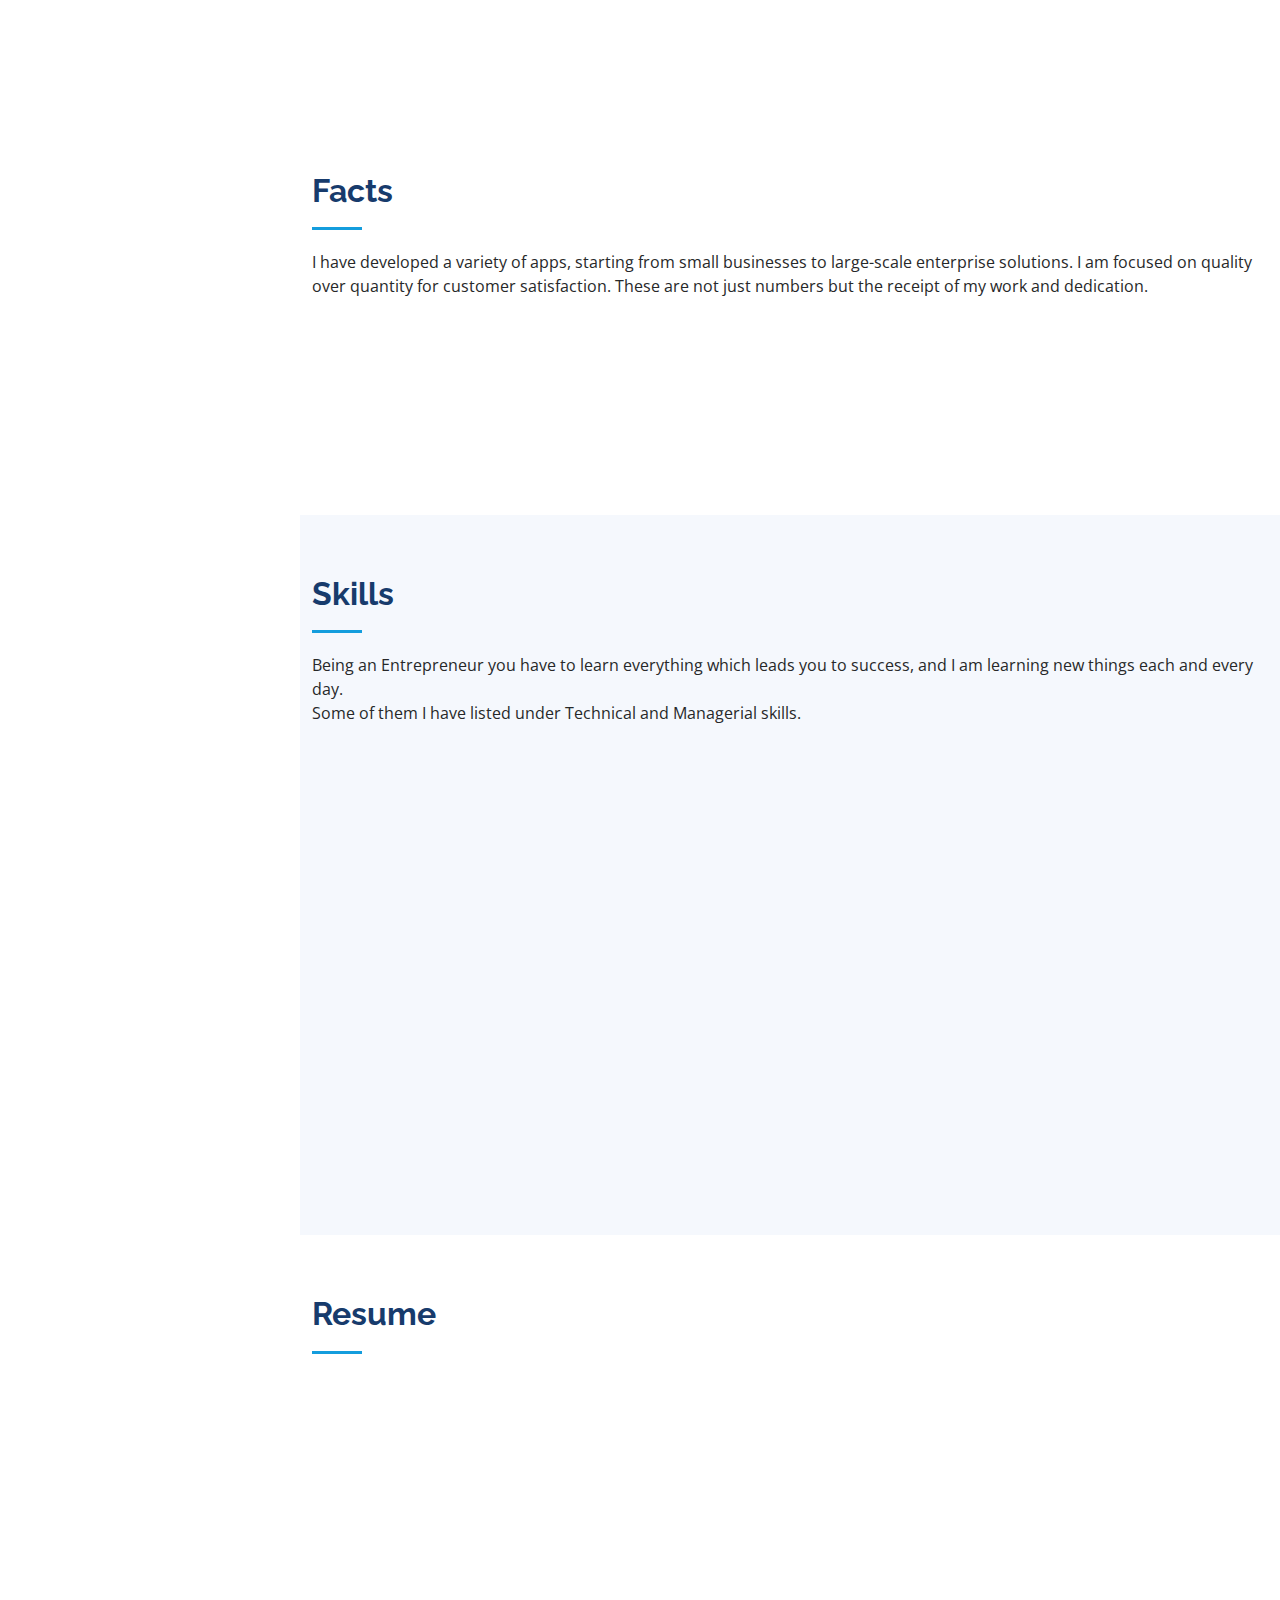
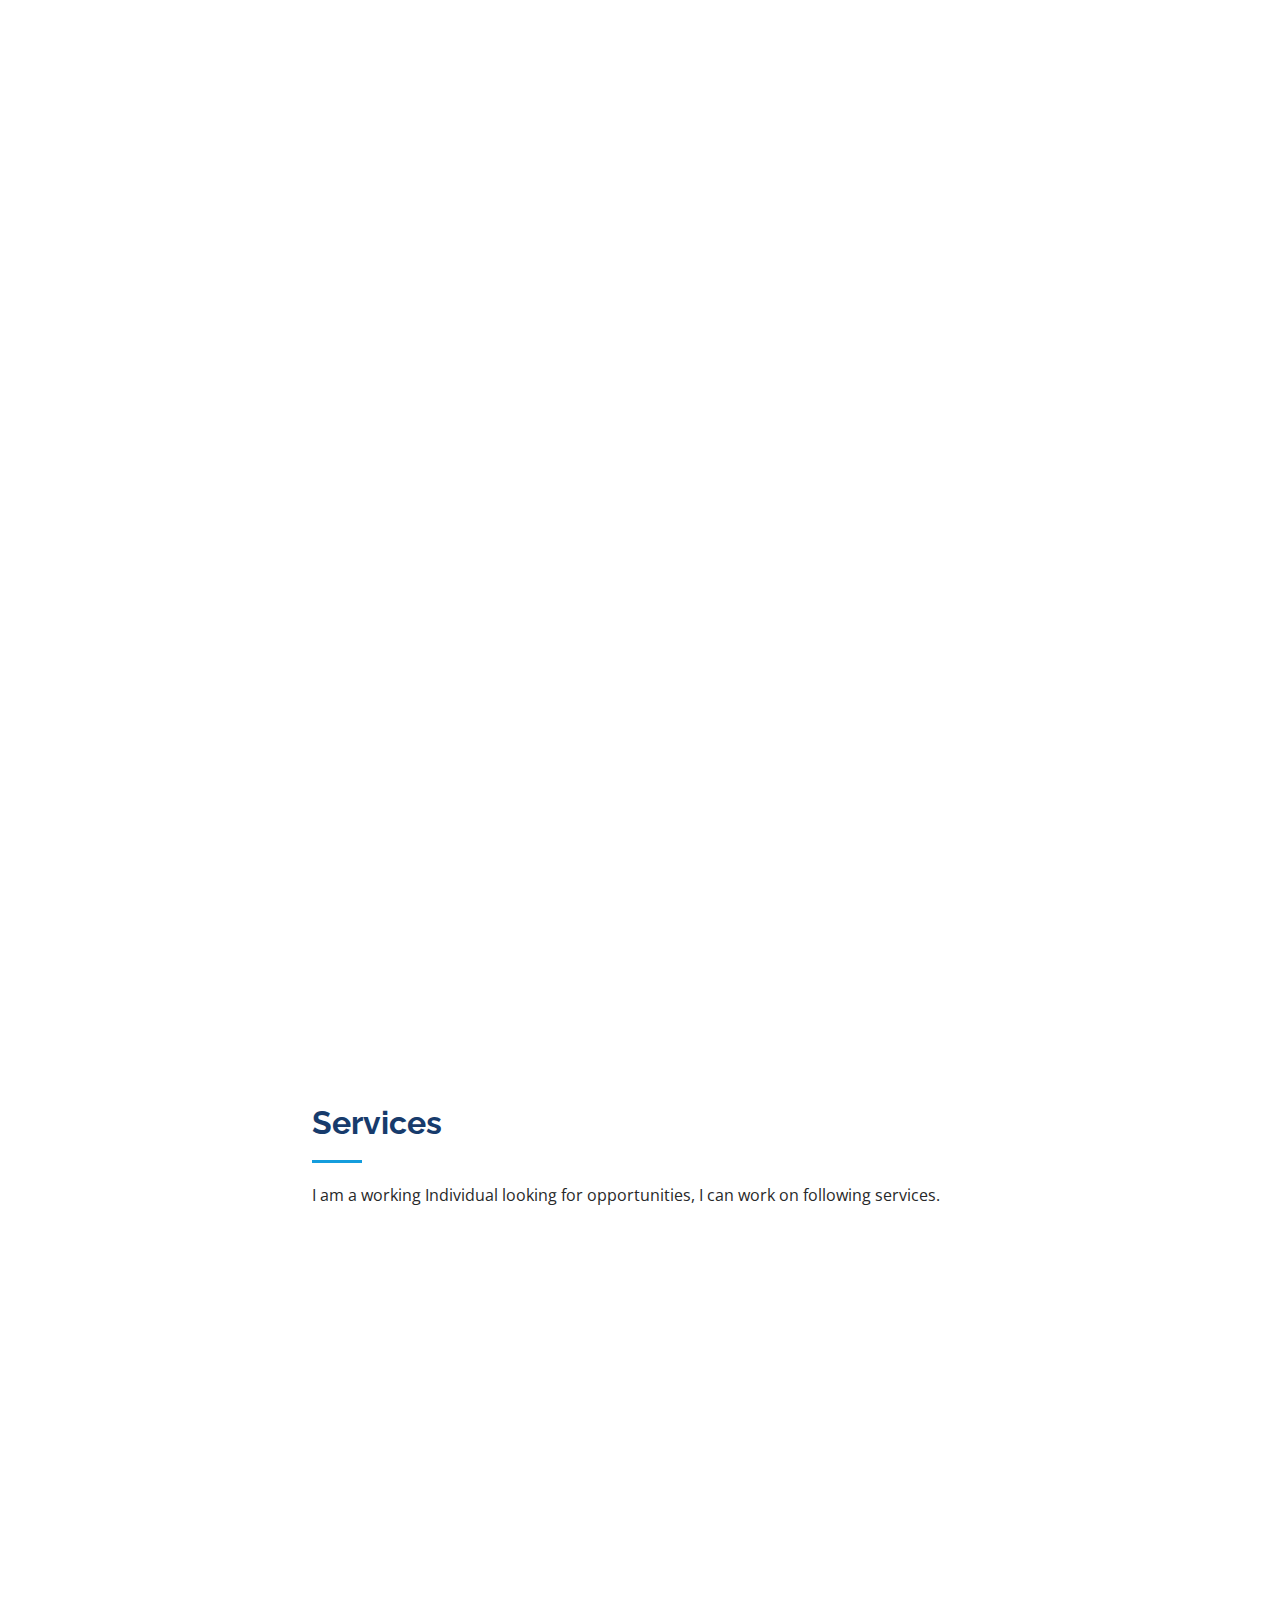
==== commit fc67a7bf: "Update index.html" ====
--- a/index.html
+++ b/index.html
@@ -93,8 +93,9 @@
 
         <div class="section-title">
           <h2>About</h2>
-          <p>I have completed my Computer Science and Engineering Degree from Shivaji University Kolhapur with first class and distinction. Started my career with basic programming knowledge joined a mobile app development company as an iOS developer, gained experience in the mobile application development process. Later on, got an opportunity to work on a product in IoT, Camera, and Security based solutions, in a US-based company, It was very great to pursue new things in software development. After resigning, I joined startup MeLayer Software Solutions LLP and Codekul Private Limited as a Co-Founder, worked on some products as well as on services, and earned very good experience in the corporate world. Currently working as a freelance software consultant and a corporate trainer.
-            </p>
+          <p>	Started my career with basic programming knowledge and joined a mobile app development company as an iOS developer, gained experience in the mobile application development process. Later on, I got an opportunity to work in a product-based company whos into IoT, Camera, and Security-based solutions in the USA. After resigning, I founded two startups, one in software development and another in training solutions. Meanwhile, I worked on some products and provided some services, and earned excellent experience in the corporate world. Unfortunately, the pandemic hit us very hard and we had to shut down all the operations in both startups.
+	I am currently working as a freelance software consultant and a corporate trainer. I recently worked with an Edutech software company in Jakarta Indonesia, as a freelance software consultant, And presently working on a contract with Cummins Pune on an IoT project. I have completed 10+ corporate trainings on mobile app development and basic programming languages.
+</p>
         </div>
 
         <div class="row">
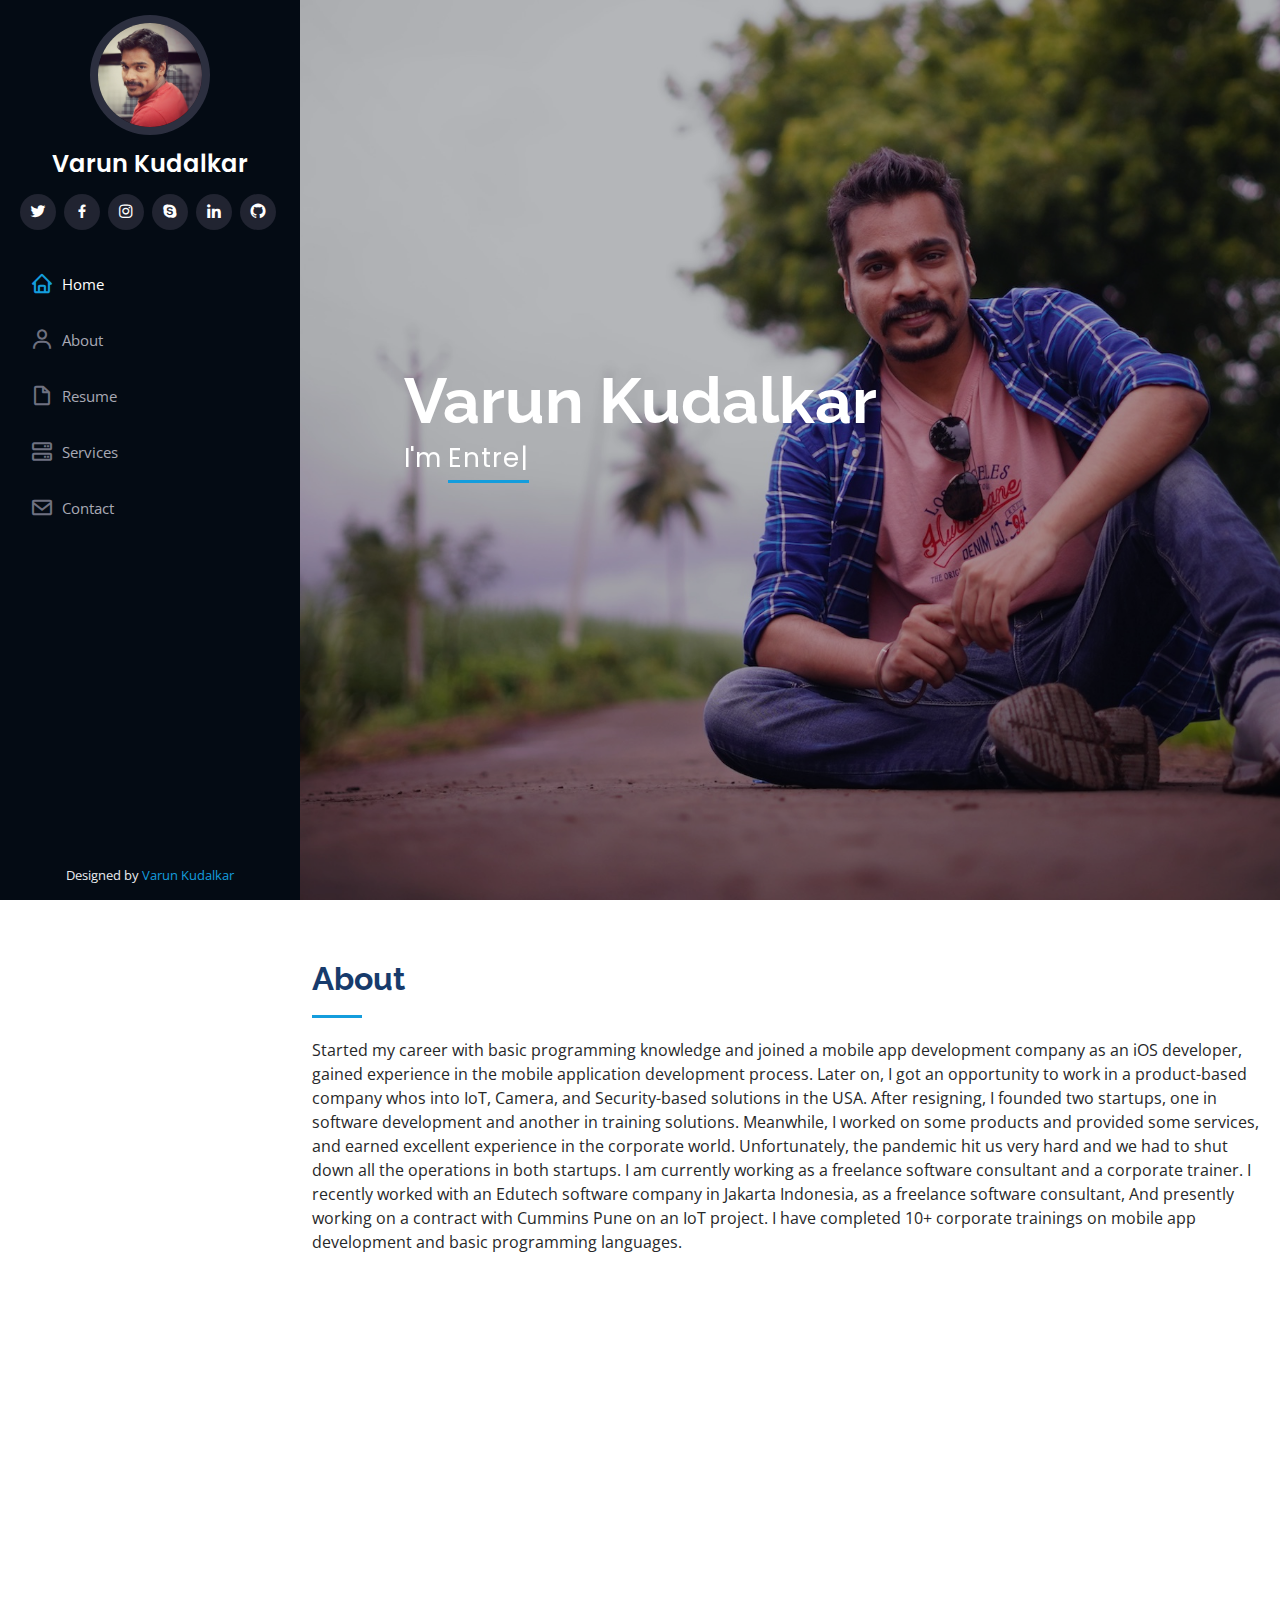
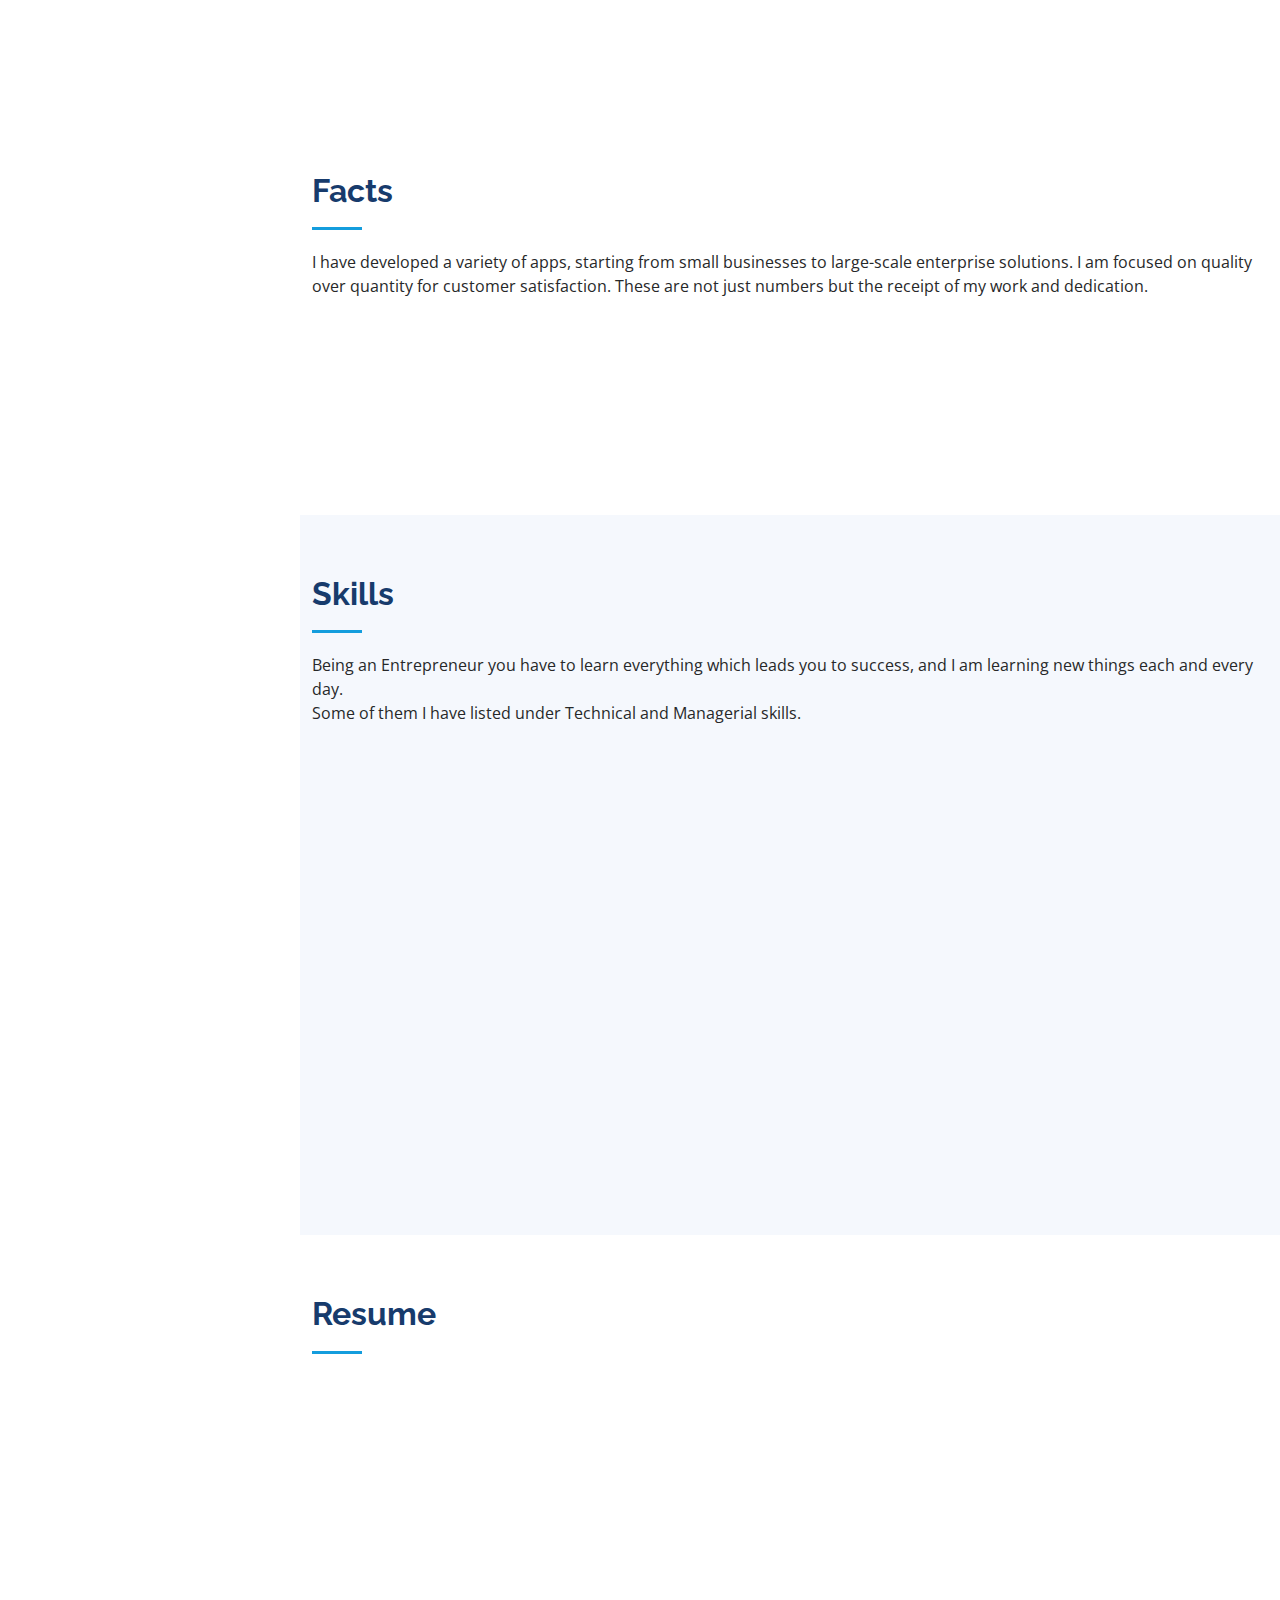
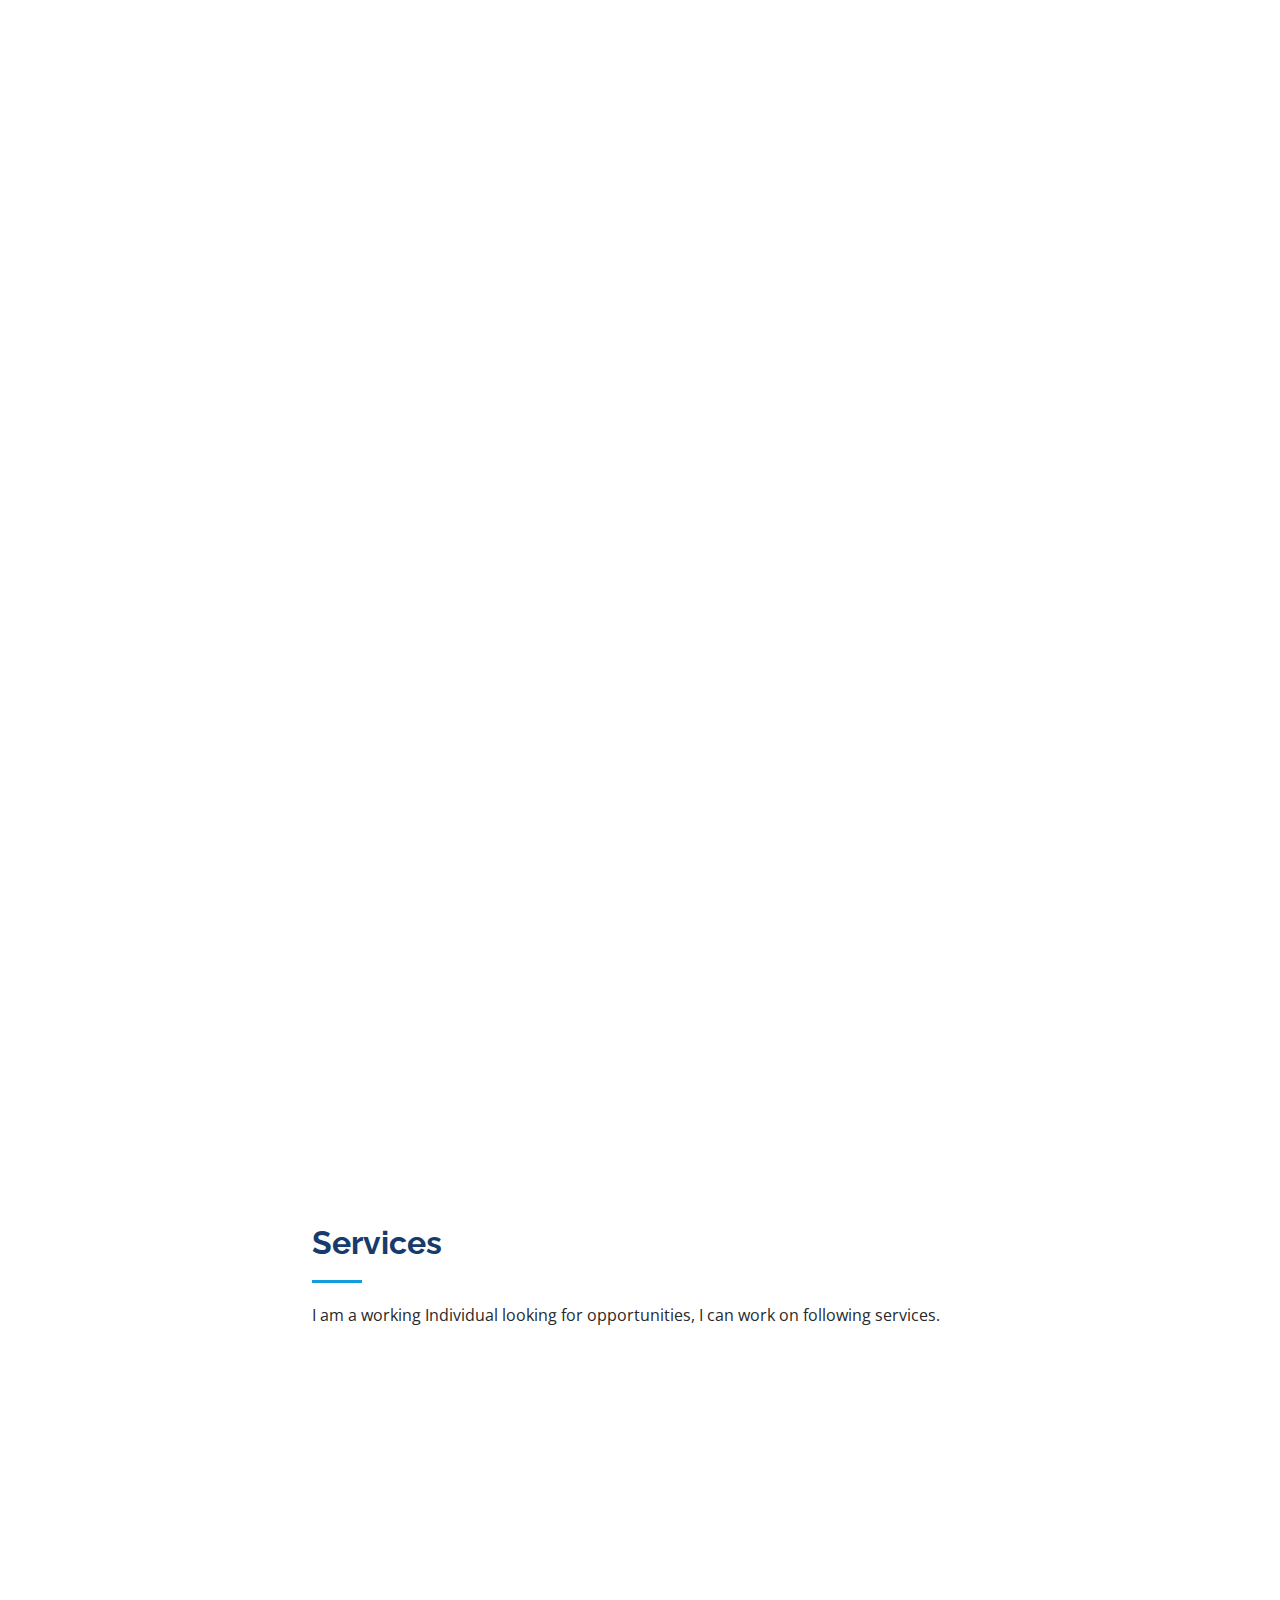
==== commit 41ae133f: "Update index.html" ====
--- a/index.html
+++ b/index.html
@@ -296,7 +296,9 @@
             <h3 class="resume-title">Summary</h3>
             <div class="resume-item pb-0">
               <h4>Varun Kudalkar</h4>
-              <p><em>I have completed my Computer Science and Engineering Degree from Shivaji University Kolhapur with first class and distinction. Started my career with basic programming knowledge joined a mobile app development company as an iOS developer, gained experience in the mobile application development process. Later on, got an opportunity to work on a product in IoT, Camera, and Security based solutions, in a US-based company, It was very great to pursue new things in software development. After resigning, I joined startup MeLayer Software Solutions LLP and Codekul Private Limited as a Co-Founder, worked on some products as well as on services, and earned very good experience in the corporate world.</em></p>
+              <p><em>	Started my career with basic programming knowledge and joined a mobile app development company as an iOS developer, gained experience in the mobile application development process. Later on, I got an opportunity to work in a product-based company whos into IoT, Camera, and Security-based solutions in the USA. After resigning, I founded two startups, one in software development and another in training solutions. Meanwhile, I worked on some products and provided some services, and earned excellent experience in the corporate world. Unfortunately, the pandemic hit us very hard and we had to shut down all the operations in both startups.
+	I am currently working as a freelance software consultant and a corporate trainer. I recently worked with an Edutech software company in Jakarta Indonesia, as a freelance software consultant, And presently working on a contract with Cummins Pune on an IoT project. I have completed 10+ corporate trainings on mobile app development and basic programming languages.
+</em></p>
               <ul>
                 <li>Kothrud Depot, Pune, Maharashtra, India</li>
                 <li>+91 7588364088</li>
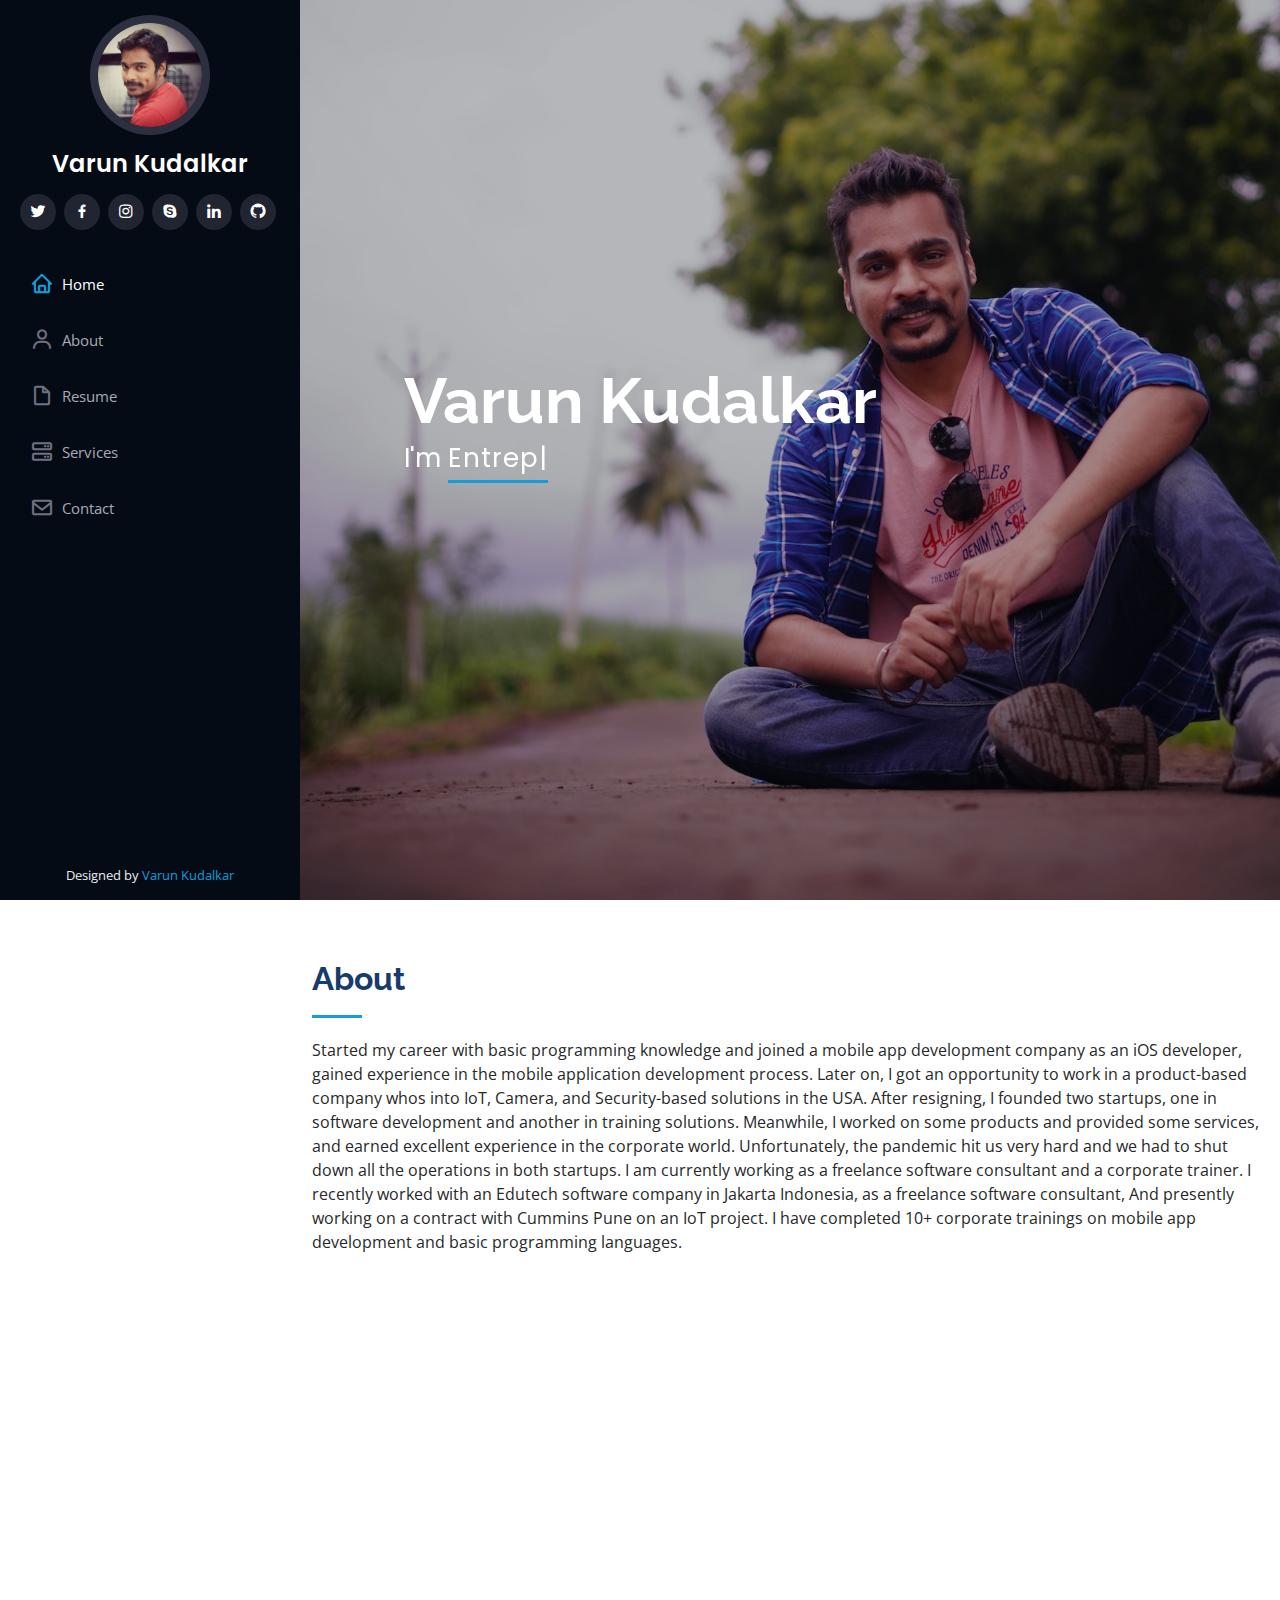
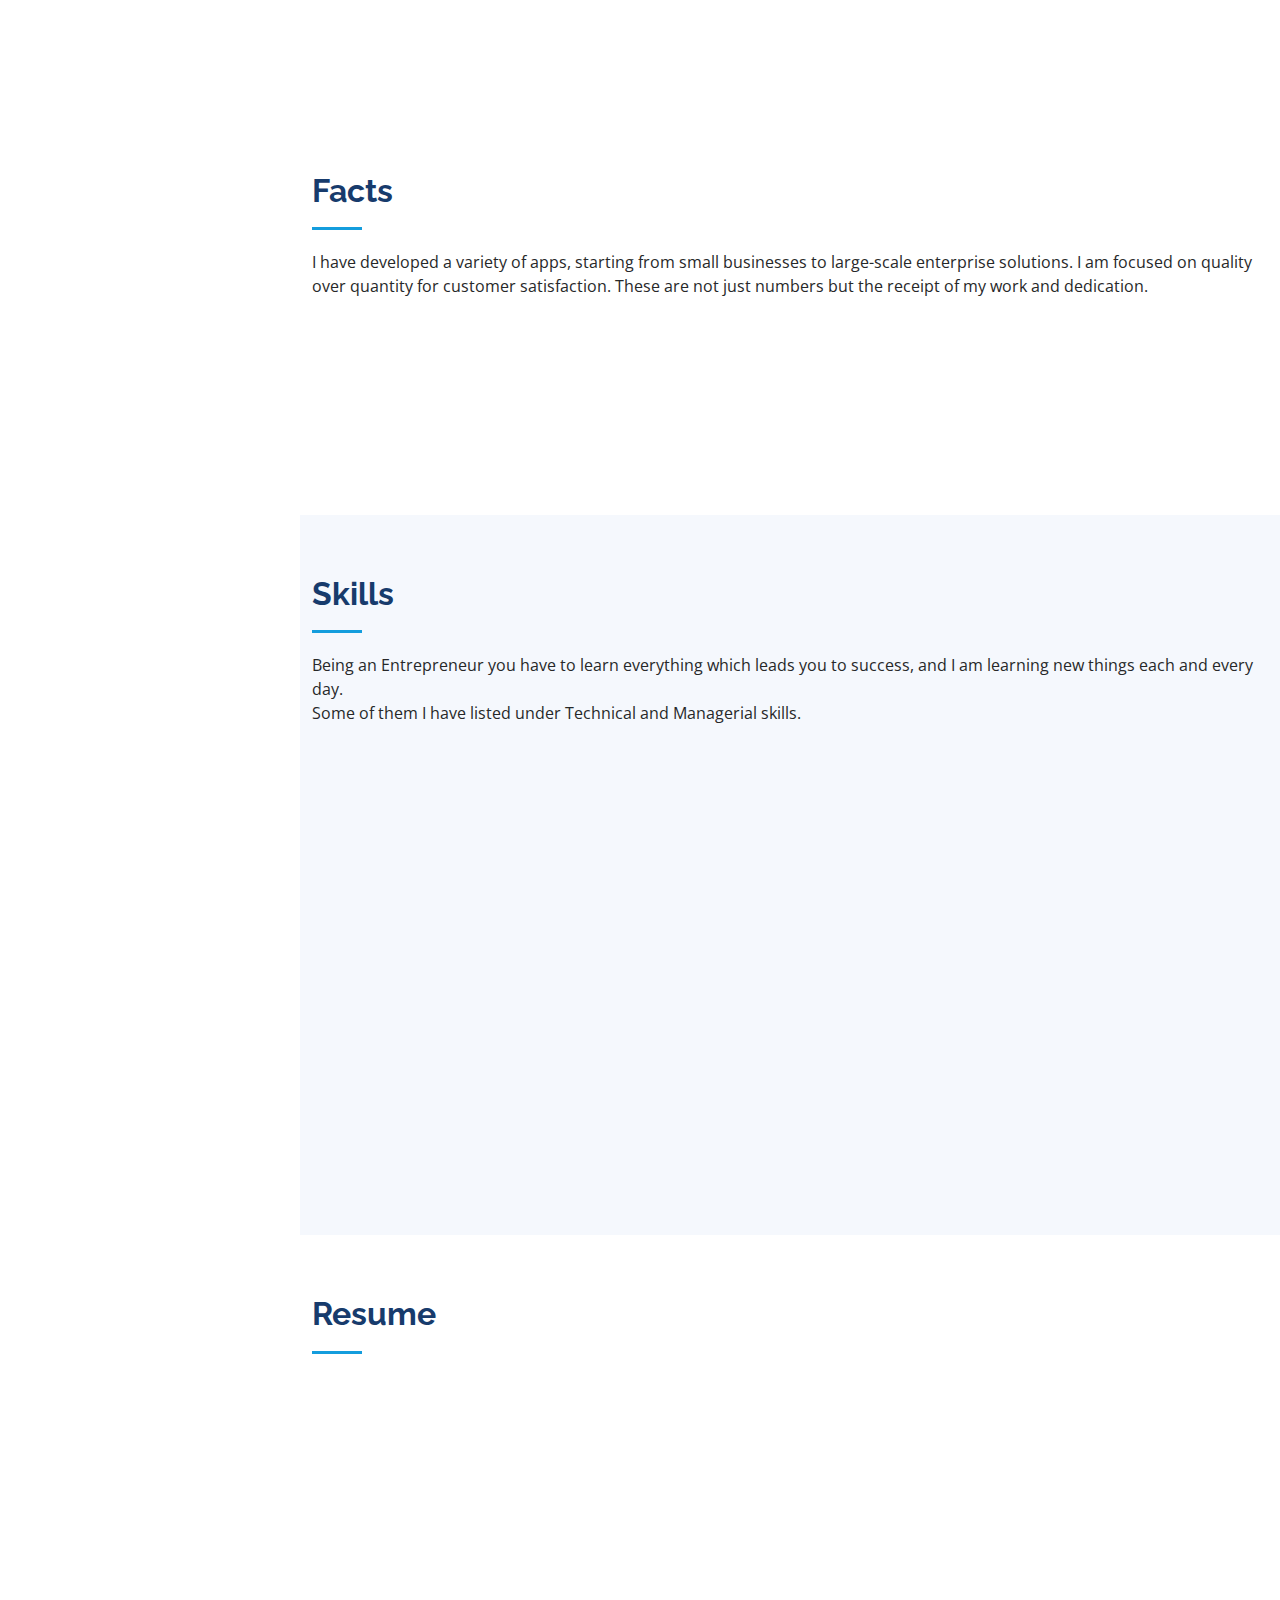
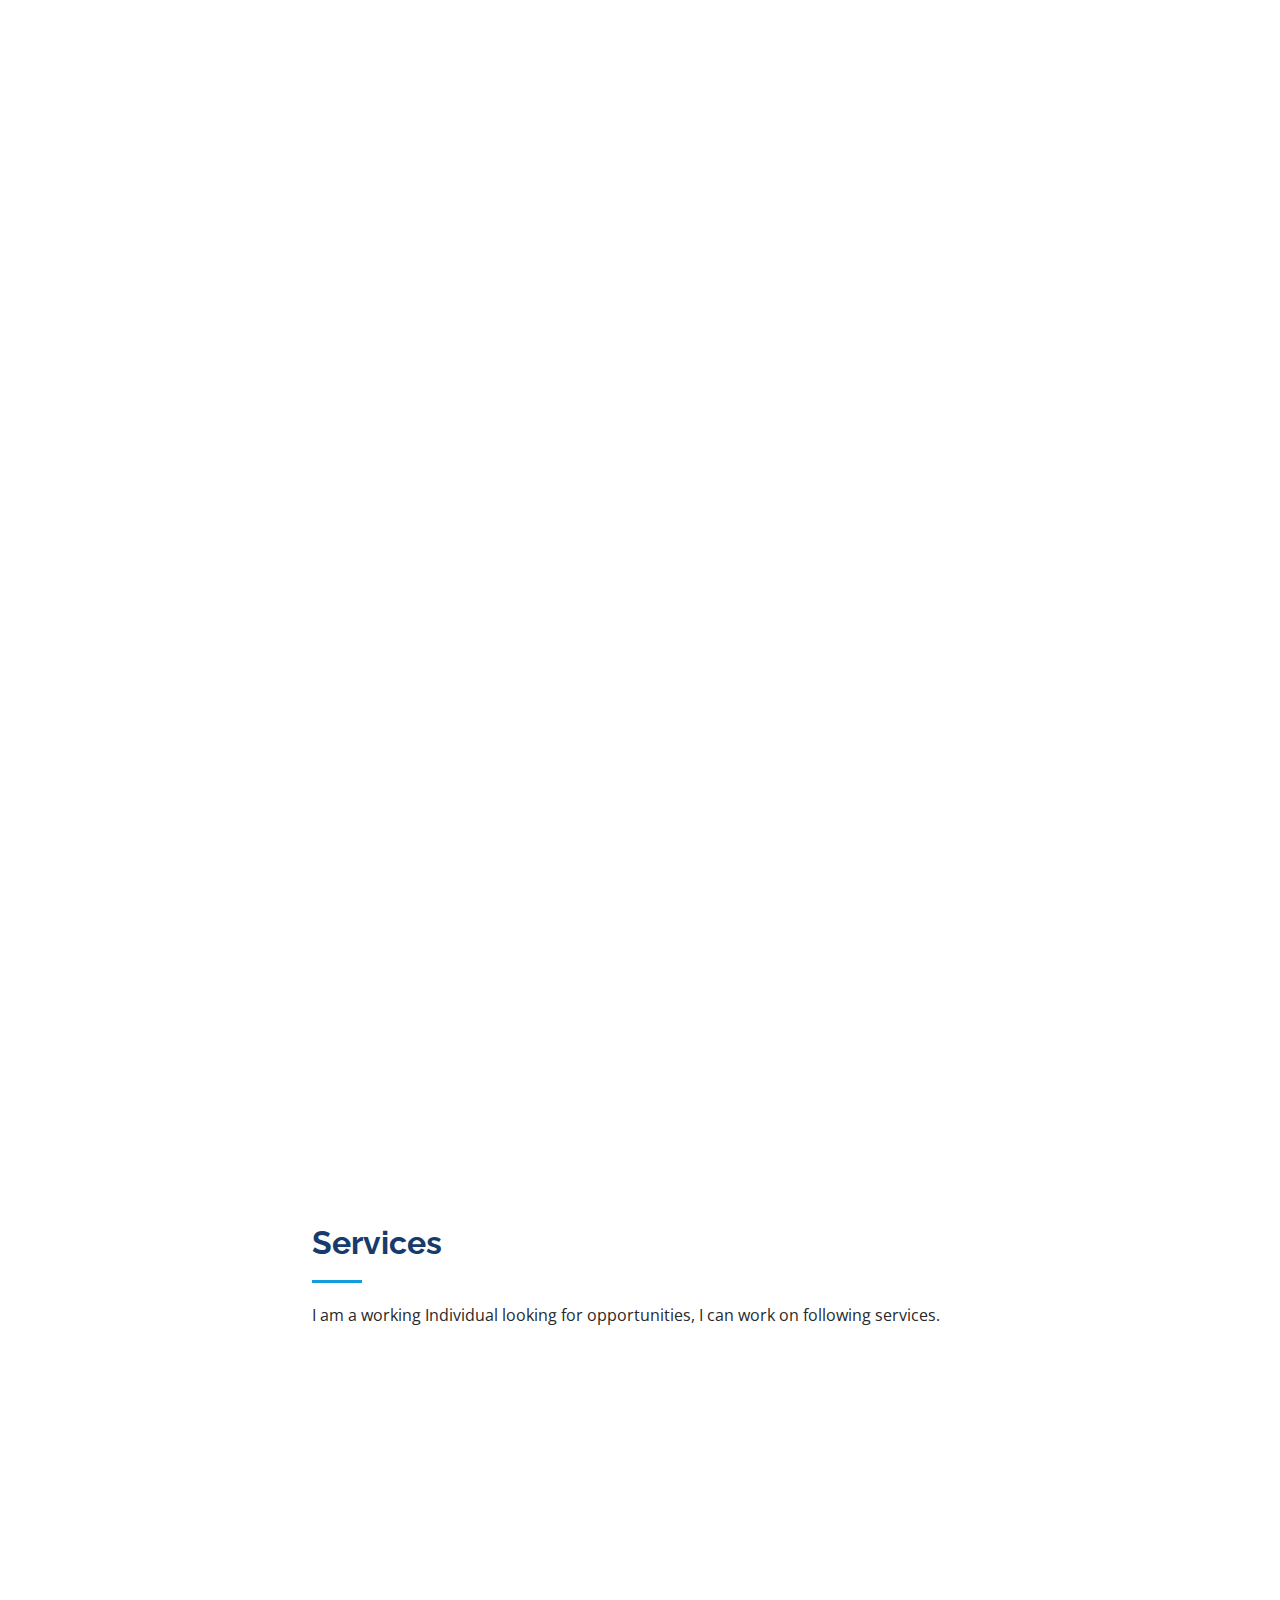
==== commit 6d98359c: "auto calculating age and experince" ====
--- a/index.html
+++ b/index.html
@@ -2,12 +2,12 @@
 <html lang="en">
 
 <head>
-  
+
   <!-- Global site tag (gtag.js) - Google Analytics -->
   <script async src="https://www.googletagmanager.com/gtag/js?id=G-XJHVXL4SHZ"></script>
   <script>
     window.dataLayer = window.dataLayer || [];
-    function gtag(){dataLayer.push(arguments);}
+    function gtag() { dataLayer.push(arguments); }
     gtag('js', new Date());
     gtag('config', 'G-XJHVXL4SHZ');
   </script>
@@ -15,16 +15,19 @@
   <meta charset="utf-8">
   <meta content="width=device-width, initial-scale=1.0" name="viewport">
 
-  <title>Varun Kudalkar - Best Freelancer in India | Full stack Developer | Mobile App Developer | iOS | Android | Flutter | Node | Nest | Python | IoT</title>
+  <title>Varun Kudalkar - Best Freelancer in India | Full stack Developer | Mobile App Developer | iOS | Android |
+    Flutter | Node | Nest | Python | IoT</title>
   <meta content="" name="description">
   <meta content="" name="keywords">
-  
+
   <!-- Favicons -->
   <link href="assets/img/favicon.ico" rel="icon">
   <link href="assets/img/apple-touch-icon.png" rel="apple-touch-icon">
 
   <!-- Google Fonts -->
-  <link href="https://fonts.googleapis.com/css?family=Open+Sans:300,300i,400,400i,600,600i,700,700i|Raleway:300,300i,400,400i,500,500i,600,600i,700,700i|Poppins:300,300i,400,400i,500,500i,600,600i,700,700i" rel="stylesheet">
+  <link
+    href="https://fonts.googleapis.com/css?family=Open+Sans:300,300i,400,400i,600,600i,700,700i|Raleway:300,300i,400,400i,500,500i,600,600i,700,700i|Poppins:300,300i,400,400i,500,500i,600,600i,700,700i"
+    rel="stylesheet">
 
   <!-- Vendor CSS Files -->
   <link href="assets/vendor/bootstrap/css/bootstrap.min.css" rel="stylesheet">
@@ -56,7 +59,8 @@
           <a href="https://www.facebook.com/varunkudalkar" class="facebook"><i class="bx bxl-facebook"></i></a>
           <a href="https://www.instagram.com/varunkudalkar/" class="instagram"><i class="bx bxl-instagram"></i></a>
           <a href="https://join.skype.com/invite/UosxiQmOW7OW" class="skype"><i class="bx bxl-skype"></i></a>
-          <a href="https://in.linkedin.com/in/varun-kudalkar-58bbbab0" class="linkedin"><i class="bx bxl-linkedin"></i></a>
+          <a href="https://in.linkedin.com/in/varun-kudalkar-58bbbab0" class="linkedin"><i
+              class="bx bxl-linkedin"></i></a>
           <a href="https://github.com/varunkudalkar" class="github"><i class="bx bxl-github"></i></a>
         </div>
       </div>
@@ -81,7 +85,8 @@
   <section id="hero" class="d-flex flex-column justify-content-center align-items-center">
     <div class="hero-container" data-aos="fade-in">
       <h1>Varun Kudalkar</h1>
-      <p>I'm <span class="typed" data-typed-items="Entrepreneur, Developer, Programmer, Manager, Trainer, Gamer, Cook"></span></p>
+      <p>I'm <span class="typed"
+          data-typed-items="Entrepreneur, Developer, Programmer, Manager, Trainer, Gamer, Cook"></span></p>
     </div>
   </section><!-- End Hero -->
 
@@ -93,9 +98,18 @@
 
         <div class="section-title">
           <h2>About</h2>
-          <p>	Started my career with basic programming knowledge and joined a mobile app development company as an iOS developer, gained experience in the mobile application development process. Later on, I got an opportunity to work in a product-based company whos into IoT, Camera, and Security-based solutions in the USA. After resigning, I founded two startups, one in software development and another in training solutions. Meanwhile, I worked on some products and provided some services, and earned excellent experience in the corporate world. Unfortunately, the pandemic hit us very hard and we had to shut down all the operations in both startups.
-	I am currently working as a freelance software consultant and a corporate trainer. I recently worked with an Edutech software company in Jakarta Indonesia, as a freelance software consultant, And presently working on a contract with Cummins Pune on an IoT project. I have completed 10+ corporate trainings on mobile app development and basic programming languages.
-</p>
+          <p> Started my career with basic programming knowledge and joined a mobile app development company as an iOS
+            developer, gained experience in the mobile application development process. Later on, I got an opportunity
+            to work in a product-based company whos into IoT, Camera, and Security-based solutions in the USA. After
+            resigning, I founded two startups, one in software development and another in training solutions. Meanwhile,
+            I worked on some products and provided some services, and earned excellent experience in the corporate
+            world. Unfortunately, the pandemic hit us very hard and we had to shut down all the operations in both
+            startups.
+            I am currently working as a freelance software consultant and a corporate trainer. I recently worked with an
+            Edutech software company in Jakarta Indonesia, as a freelance software consultant, And presently working on
+            a contract with Cummins Pune on an IoT project. I have completed 10+ corporate trainings on mobile app
+            development and basic programming languages.
+          </p>
         </div>
 
         <div class="row">
@@ -105,28 +119,38 @@
           <div class="col-lg-8 pt-4 pt-lg-0 content" data-aos="fade-left">
             <h3>Full stack Developer</h3>
             <p class="font-italic">
-              
+
             </p>
             <div class="row">
               <div class="col-lg-6">
                 <ul>
                   <li><i class="icofont-rounded-right"></i> <strong>Birthday:</strong> 5 May 1991</li>
-                  <li><i class="icofont-rounded-right"></i> <strong>Website:</strong> varunkudalkar.github.io</li>
-                  <li><i class="icofont-rounded-right"></i> <strong>Phone:</strong> +91 7588364088</li>
+                  <li><i class="icofont-rounded-right"></i> <strong>Website:</strong> <a
+                      href="https://varunkudalkar.com"> varunkudalkar.com</a></li>
+                  <li><i class="icofont-rounded-right"></i> <strong>Phone:</strong> <a href="tel:+917588364088"> +91
+                      7588364088</a></li>
                   <li><i class="icofont-rounded-right"></i> <strong>City:</strong> Pune, India</li>
                 </ul>
               </div>
               <div class="col-lg-6">
                 <ul>
-                  <li><i class="icofont-rounded-right"></i> <strong>Age:</strong> 30</li>
-                  <li><i class="icofont-rounded-right"></i> <strong>Degree:</strong> Computer Science and Engineering</li>
-                  <li><i class="icofont-rounded-right"></i> <strong>Email:</strong> varun.kudalkar@gmail.com</li>
+                  <li><i class="icofont-rounded-right"></i> <strong>Age:</strong><span id="ageDisplay"></span>
+                  </li>
+                  <li><i class="icofont-rounded-right"></i> <strong>Degree:</strong> Computer Science and Engineering
+                  </li>
+                  <li><i class="icofont-rounded-right"></i> <strong>Email:</strong><a
+                      href="mailto:varun.kudalkar@gmail.com"> varun.kudalkar@gmail.com</a></li>
                   <li><i class="icofont-rounded-right"></i> <strong>Freelance:</strong> Available</li>
                 </ul>
               </div>
             </div>
             <p>
-              Mobile Application Developer with around 7+ years experience in software development lifecycle (SDLC) including analysis, design, development, and testing, deployment, and documentation as per ISO standards. Experience in Mobile Application Operating systems like iOS and Android. Skilled, motivated, and product-oriented mobile application developer with strong Object-Oriented Programming Concepts and design skills.
+              Mobile Application Developer with around <span id="experienceDisplay"></span> years experience in software
+              development lifecycle (SDLC)
+              including analysis, design, development, and testing, deployment, and documentation as per ISO standards.
+              Experience in Mobile Application Operating systems like iOS and Android. Skilled, motivated, and
+              product-oriented mobile application developer with strong Object-Oriented Programming Concepts and design
+              skills.
             </p>
           </div>
         </div>
@@ -140,7 +164,9 @@
 
         <div class="section-title">
           <h2>Facts</h2>
-          <p>I have developed a variety of apps, starting from small businesses to large-scale enterprise solutions. I am focused on quality over quantity for customer satisfaction. These are not just numbers but the receipt of my work and dedication.</p>
+          <p>I have developed a variety of apps, starting from small businesses to large-scale enterprise solutions. I
+            am focused on quality over quantity for customer satisfaction. These are not just numbers but the receipt of
+            my work and dedication.</p>
         </div>
 
         <div class="row no-gutters">
@@ -187,50 +213,58 @@
       <div class="container">
         <div class="section-title">
           <h2>Skills</h2>
-          <p>Being an Entrepreneur you have to learn everything which leads you to success, and I am learning new things each and every day.<br>Some of them I have listed under Technical and Managerial skills.</p>
+          <p>Being an Entrepreneur you have to learn everything which leads you to success, and I am learning new things
+            each and every day.<br>Some of them I have listed under Technical and Managerial skills.</p>
         </div>
         <div class="row skills-content">
           <div class="col-lg-6" data-aos="fade-up">
             <div class="progress">
               <span class="skill">Native iOS<i class="val">100%</i></span>
               <div class="progress-bar-wrap">
-                <div class="progress-bar" role="progressbar" aria-valuenow="100" aria-valuemin="0" aria-valuemax="100"></div>
+                <div class="progress-bar" role="progressbar" aria-valuenow="100" aria-valuemin="0" aria-valuemax="100">
+                </div>
               </div>
             </div>
             <div class="progress">
               <span class="skill">Native Android<i class="val">80%</i></span>
               <div class="progress-bar-wrap">
-                <div class="progress-bar" role="progressbar" aria-valuenow="80" aria-valuemin="0" aria-valuemax="100"></div>
+                <div class="progress-bar" role="progressbar" aria-valuenow="80" aria-valuemin="0" aria-valuemax="100">
+                </div>
               </div>
             </div>
             <div class="progress">
               <span class="skill">Flutter <i class="val">90%</i></span>
               <div class="progress-bar-wrap">
-                <div class="progress-bar" role="progressbar" aria-valuenow="90" aria-valuemin="0" aria-valuemax="100"></div>
+                <div class="progress-bar" role="progressbar" aria-valuenow="90" aria-valuemin="0" aria-valuemax="100">
+                </div>
               </div>
             </div>
             <div class="progress">
               <span class="skill">Python<i class="val">100%</i></span>
               <div class="progress-bar-wrap">
-                <div class="progress-bar" role="progressbar" aria-valuenow="100" aria-valuemin="0" aria-valuemax="100"></div>
+                <div class="progress-bar" role="progressbar" aria-valuenow="100" aria-valuemin="0" aria-valuemax="100">
+                </div>
               </div>
             </div>
             <div class="progress">
               <span class="skill">NodeJS, Express, SQL, NOSQL<i class="val">90%</i></span>
               <div class="progress-bar-wrap">
-                <div class="progress-bar" role="progressbar" aria-valuenow="90" aria-valuemin="0" aria-valuemax="100"></div>
+                <div class="progress-bar" role="progressbar" aria-valuenow="90" aria-valuemin="0" aria-valuemax="100">
+                </div>
               </div>
             </div>
             <div class="progress">
               <span class="skill">IoT<i class="val">80%</i></span>
               <div class="progress-bar-wrap">
-                <div class="progress-bar" role="progressbar" aria-valuenow="80" aria-valuemin="0" aria-valuemax="100"></div>
+                <div class="progress-bar" role="progressbar" aria-valuenow="80" aria-valuemin="0" aria-valuemax="100">
+                </div>
               </div>
             </div>
             <div class="progress">
               <span class="skill">Machine Learning<i class="val">70%</i></span>
               <div class="progress-bar-wrap">
-                <div class="progress-bar" role="progressbar" aria-valuenow="70" aria-valuemin="0" aria-valuemax="100"></div>
+                <div class="progress-bar" role="progressbar" aria-valuenow="70" aria-valuemin="0" aria-valuemax="100">
+                </div>
               </div>
             </div>
           </div>
@@ -238,43 +272,50 @@
             <div class="progress">
               <span class="skill">Startup <i class="val">90%</i></span>
               <div class="progress-bar-wrap">
-                <div class="progress-bar" role="progressbar" aria-valuenow="90" aria-valuemin="0" aria-valuemax="100"></div>
+                <div class="progress-bar" role="progressbar" aria-valuenow="90" aria-valuemin="0" aria-valuemax="100">
+                </div>
               </div>
             </div>
             <div class="progress">
               <span class="skill">Team Management <i class="val">100%</i></span>
               <div class="progress-bar-wrap">
-                <div class="progress-bar" role="progressbar" aria-valuenow="100" aria-valuemin="0" aria-valuemax="100"></div>
+                <div class="progress-bar" role="progressbar" aria-valuenow="100" aria-valuemin="0" aria-valuemax="100">
+                </div>
               </div>
             </div>
             <div class="progress">
               <span class="skill">Marketing <i class="val">80%</i></span>
               <div class="progress-bar-wrap">
-                <div class="progress-bar" role="progressbar" aria-valuenow="80" aria-valuemin="0" aria-valuemax="100"></div>
+                <div class="progress-bar" role="progressbar" aria-valuenow="80" aria-valuemin="0" aria-valuemax="100">
+                </div>
               </div>
             </div>
             <div class="progress">
               <span class="skill">Sales <i class="val">70%</i></span>
               <div class="progress-bar-wrap">
-                <div class="progress-bar" role="progressbar" aria-valuenow="70" aria-valuemin="0" aria-valuemax="100"></div>
+                <div class="progress-bar" role="progressbar" aria-valuenow="70" aria-valuemin="0" aria-valuemax="100">
+                </div>
               </div>
             </div>
             <div class="progress">
               <span class="skill">Consultation & Training <i class="val">100%</i></span>
               <div class="progress-bar-wrap">
-                <div class="progress-bar" role="progressbar" aria-valuenow="100" aria-valuemin="0" aria-valuemax="100"></div>
+                <div class="progress-bar" role="progressbar" aria-valuenow="100" aria-valuemin="0" aria-valuemax="100">
+                </div>
               </div>
             </div>
             <div class="progress">
               <span class="skill">Communication <i class="val">100%</i></span>
               <div class="progress-bar-wrap">
-                <div class="progress-bar" role="progressbar" aria-valuenow="100" aria-valuemin="0" aria-valuemax="100"></div>
+                <div class="progress-bar" role="progressbar" aria-valuenow="100" aria-valuemin="0" aria-valuemax="100">
+                </div>
               </div>
             </div>
             <div class="progress">
               <span class="skill">Willpower <i class="val">100%</i></span>
               <div class="progress-bar-wrap">
-                <div class="progress-bar" role="progressbar" aria-valuenow="100" aria-valuemin="0" aria-valuemax="100"></div>
+                <div class="progress-bar" role="progressbar" aria-valuenow="100" aria-valuemin="0" aria-valuemax="100">
+                </div>
               </div>
             </div>
           </div>
@@ -296,31 +337,44 @@
             <h3 class="resume-title">Summary</h3>
             <div class="resume-item pb-0">
               <h4>Varun Kudalkar</h4>
-              <p><em>	Started my career with basic programming knowledge and joined a mobile app development company as an iOS developer, gained experience in the mobile application development process. Later on, I got an opportunity to work in a product-based company whos into IoT, Camera, and Security-based solutions in the USA. After resigning, I founded two startups, one in software development and another in training solutions. Meanwhile, I worked on some products and provided some services, and earned excellent experience in the corporate world. Unfortunately, the pandemic hit us very hard and we had to shut down all the operations in both startups.
-	I am currently working as a freelance software consultant and a corporate trainer. I recently worked with an Edutech software company in Jakarta Indonesia, as a freelance software consultant, And presently working on a contract with Cummins Pune on an IoT project. I have completed 10+ corporate trainings on mobile app development and basic programming languages.
-</em></p>
+              <p><em> Started my career with basic programming knowledge and joined a mobile app development company as
+                  an iOS developer, gained experience in the mobile application development process. Later on, I got an
+                  opportunity to work in a product-based company whos into IoT, Camera, and Security-based solutions in
+                  the USA. After resigning, I founded two startups, one in software development and another in training
+                  solutions. Meanwhile, I worked on some products and provided some services, and earned excellent
+                  experience in the corporate world. Unfortunately, the pandemic hit us very hard and we had to shut
+                  down all the operations in both startups.
+                  I am currently working as a freelance software consultant and a corporate trainer. I recently worked
+                  with an Edutech software company in Jakarta Indonesia, as a freelance software consultant, And
+                  presently working on a contract with Cummins Pune on an IoT project. I have completed 10+ corporate
+                  trainings on mobile app development and basic programming languages.
+                </em></p>
               <ul>
                 <li>Kothrud Depot, Pune, Maharashtra, India</li>
-                <li>+91 7588364088</li>
-                <li>varun.kudalkar@gmail.com</li>
-              </ul>
-            </div>
-          </div>
-            <div class="col-lg-6" data-aos="fade-up">
+                <li><a href="tel:+917588364088"> +91
+                    7588364088</a></li>
+                <li><a href="mailto:varun.kudalkar@gmail.com"> varun.kudalkar@gmail.com</a></li>
+              </ul>
+            </div>
+          </div>
+          <div class="col-lg-6" data-aos="fade-up">
             <h3 class="resume-title">Education</h3>
             <div class="resume-item">
               <h4>Computer Science and Engineering</h4>
               <h5>First class with distinction</h5>
               <p><em>Shivaji University Kolhapur</em></p>
-              <p>Completed 4 years of engineering course with First class and distinction, I was a very good student while pursuing my graduation.</p>
+              <p>Completed 4 years of engineering course with First class and distinction, I was a very good student
+                while pursuing my graduation.</p>
             </div>
 
             <div class="resume-item">
               <h4>Final Year Project</h4>
               <h5>Voice-Enabled Mobile System in Android</h5>
               <p><em>College level Competition winner</em></p>
-              <p>Enables to operate almost all mobile functionality with user’s voice commands, like enable/disable wifi,
-                Bluetooth, messaging, calling, email, and opening apps, etc. It also features chatting with a very intelligent bot.</p>
+              <p>Enables to operate almost all mobile functionality with user’s voice commands, like enable/disable
+                wifi,
+                Bluetooth, messaging, calling, email, and opening apps, etc. It also features chatting with a very
+                intelligent bot.</p>
             </div>
           </div>
         </div>
@@ -332,7 +386,10 @@
               <h5>Flutter, iOS, Android, PHP, Angular</h5>
               <p><em>Developed product and running a business in Sangli City</em></p>
               <ul>
-                <li>Designed and Developed this E-Commerce application for local shops and restaurants. Nowadays every business needs to have their listing online but they can't afford their own software system due to the huge development and maintainance costing, with this application any vendor can have their listing online and can sell their products online very easily without any commission.</li>
+                <li>Designed and Developed this E-Commerce application for local shops and restaurants. Nowadays every
+                  business needs to have their listing online but they can't afford their own software system due to the
+                  huge development and maintainance costing, with this application any vendor can have their listing
+                  online and can sell their products online very easily without any commission.</li>
               </ul>
             </div>
             <div class="resume-item">
@@ -340,7 +397,8 @@
               <h5>iOS, Android</h5>
               <p><em>Service provided to Local client</em></p>
               <ul>
-                <li>It's a regional Calendar app in Marathi language, Developed and maintained this application for years 2016, 2017, 2018, 2019, 2020, 2021.</li>
+                <li>It's a regional Calendar app in Marathi language, Developed and maintained this application for
+                  years 2016, 2017, 2018, 2019, 2020, 2021.</li>
               </ul>
             </div>
             <div class="resume-item">
@@ -348,7 +406,11 @@
               <h5>Flutter, Android, iOS, Raspberry PI</h5>
               <p><em>Product developed</em></p>
               <ul>
-                <li>This app is used to mark attendance in companies as well as in schools and colleges, using QR code. Developed Android and iOS applications using flutter, and used SQLite as a Database to make it more lightweight and Used NestJS as a backend to provide APIs. Main feature of this system is QR code is get changed in some intervals as well as it once gets scanned. Can be installed on Raspberry PI which makes it very reasonable.</li>
+                <li>This app is used to mark attendance in companies as well as in schools and colleges, using QR code.
+                  Developed Android and iOS applications using flutter, and used SQLite as a Database to make it more
+                  lightweight and Used NestJS as a backend to provide APIs. Main feature of this system is QR code is
+                  get changed in some intervals as well as it once gets scanned. Can be installed on Raspberry PI which
+                  makes it very reasonable.</li>
               </ul>
             </div>
             <div class="resume-item">
@@ -356,7 +418,9 @@
               <h5>Android, iOS</h5>
               <p><em>Service provided to international client</em></p>
               <ul>
-                <li>This is simple and easy application for the employees and the management team, in which employees can create leave applications, and other claims, and managers can approve/reject from the same application. Used OData services to access Microsoft business central database.</li>
+                <li>This is simple and easy application for the employees and the management team, in which employees
+                  can create leave applications, and other claims, and managers can approve/reject from the same
+                  application. Used OData services to access Microsoft business central database.</li>
               </ul>
             </div>
             <div class="resume-item">
@@ -364,7 +428,11 @@
               <h5>iOS</h5>
               <p><em>Worked on this application while working with Intellivision Company</em></p>
               <ul>
-                <li>It’s a camera surveillance app, it includes - live camera view (in this app we are using FFmpeg lib to decode the live stream frames and created custom video player to stream the live frames from IP cameras), event monitoring- push notifications for events like an intrusion, camera tamper, etc. I worked on timeline UI for this application to show events on timeline scale when user is seeking the seek bar of video player.</li>
+                <li>It’s a camera surveillance app, it includes - live camera view (in this app we are using FFmpeg lib
+                  to decode the live stream frames and created custom video player to stream the live frames from IP
+                  cameras), event monitoring- push notifications for events like an intrusion, camera tamper, etc. I
+                  worked on timeline UI for this application to show events on timeline scale when user is seeking the
+                  seek bar of video player.</li>
               </ul>
             </div>
             <div class="resume-item">
@@ -372,8 +440,11 @@
               <h5>iOS</h5>
               <p><em>Worked on this application while working with IT Gurus Company</em></p>
               <ul>
-                <li>App provides Fine way to communicate between customer and manager of restaurants. App gives ratings and reviews of nearby restaurants. Managers can approach and fulfill the customer’s needs more efficiently. Integrated XMPP chatting functionality with Openfire server. Parsed web services for the related data in this app.
-                  </li>
+                <li>App provides Fine way to communicate between customer and manager of restaurants. App gives ratings
+                  and reviews of nearby restaurants. Managers can approach and fulfill the customer’s needs more
+                  efficiently. Integrated XMPP chatting functionality with Openfire server. Parsed web services for the
+                  related data in this app.
+                </li>
               </ul>
             </div>
             <div class="resume-item">
@@ -381,7 +452,9 @@
               <h5>Flutter, Android, iOS</h5>
               <p><em>Developed this application for learning purpose</em></p>
               <ul>
-                <li>Calculates love percentage between two persons with their names and show it on screen with attractive animation. Used simple ASCII values of characters and calculated the love percentage. To make users happy it always shows a love percentage above 50.</li>
+                <li>Calculates love percentage between two persons with their names and show it on screen with
+                  attractive animation. Used simple ASCII values of characters and calculated the love percentage. To
+                  make users happy it always shows a love percentage above 50.</li>
               </ul>
             </div>
           </div>
@@ -392,15 +465,20 @@
               <h5>Android, IoT, ESP32 Micro Controller</h5>
               <p><em>Service provided to International client</em></p>
               <ul>
-                <li>Worked on the communication of microcontroller and android app, used BLE for communication also controlled some functions of the drilling motor to make it automated, e.g controlling speed, Current, Uptime, Downtime, etc.</li>
+                <li>Worked on the communication of microcontroller and android app, used BLE for communication also
+                  controlled some functions of the drilling motor to make it automated, e.g controlling speed, Current,
+                  Uptime, Downtime, etc.</li>
               </ul>
             </div>
             <div class="resume-item">
               <h4>Smart Home Automation</h4>
-              <h5>Flutter, Android, iOS, NestJS, IoT, ESP32 Micro Controller, Custome electronics circuits, Power supplies</h5>
+              <h5>Flutter, Android, iOS, NestJS, IoT, ESP32 Micro Controller, Custome electronics circuits, Power
+                supplies</h5>
               <p><em>Product development is ongoing</em></p>
               <ul>
-                <li> It's an iOS and Android client app used to operate switches and other home appliances remotely. Worked on server-side code in NestJS for APIs, also worked on microcontroller code to communicate with the mobile applications using WIFI.</li>
+                <li> It's an iOS and Android client app used to operate switches and other home appliances remotely.
+                  Worked on server-side code in NestJS for APIs, also worked on microcontroller code to communicate with
+                  the mobile applications using WIFI.</li>
               </ul>
             </div>
             <div class="resume-item">
@@ -408,7 +486,8 @@
               <h5>Android, iOS</h5>
               <p><em>Service provided to international client</em></p>
               <ul>
-                <li>This application is used to mark the attendance of a Football players in an organization, used geolocation, and image processing to mark and verify the attendance.</li>
+                <li>This application is used to mark the attendance of a Football players in an organization, used
+                  geolocation, and image processing to mark and verify the attendance.</li>
               </ul>
             </div>
             <div class="resume-item">
@@ -416,7 +495,10 @@
               <h5>iOS</h5>
               <p><em>Worked on this application while working with IT Gurus Company</em></p>
               <ul>
-                <li>It’s a location tracking app where the server tracks the user’s current location. With these locations, the server calculates the distance between the location of the center and the current location of a parent with the help of this data server forwards the notifications to the center about a parent, and the responder at the center will ready the kid at the center to go home.</li>
+                <li>It’s a location tracking app where the server tracks the user’s current location. With these
+                  locations, the server calculates the distance between the location of the center and the current
+                  location of a parent with the help of this data server forwards the notifications to the center about
+                  a parent, and the responder at the center will ready the kid at the center to go home.</li>
               </ul>
             </div>
             <div class="resume-item">
@@ -424,7 +506,8 @@
               <h5>Android and Java</h5>
               <p><em>Provided this application for Post Graduation Student for Final Year Project </em></p>
               <ul>
-                <li>Hiding a secret image or secrete message in a cover image using Enhanced LSB technique and X-Box Mapping technique which is part of image processing.</li>
+                <li>Hiding a secret image or secrete message in a cover image using Enhanced LSB technique and X-Box
+                  Mapping technique which is part of image processing.</li>
               </ul>
             </div>
             <div class="resume-item">
@@ -432,7 +515,8 @@
               <h5>JSP, HTML, CSS</h5>
               <p><em>In college days developed this web portal</em></p>
               <ul>
-                <li>Enables users to conduct highly secure and dynamic online exams. It was used to conduct online quiz competitions, aptitude tests in various colleges near my hometown Sangli.</li>
+                <li>Enables users to conduct highly secure and dynamic online exams. It was used to conduct online quiz
+                  competitions, aptitude tests in various colleges near my hometown Sangli.</li>
               </ul>
             </div>
             <div class="resume-item">
@@ -440,7 +524,8 @@
               <h5>Core Java</h5>
               <p><em>Provided software solution for the Local bakery</em></p>
               <ul>
-                <li>Software for a bakery that provides a user-friendly interface, with a database and for the generation of reports for inventory, tax, and billing.</li>
+                <li>Software for a bakery that provides a user-friendly interface, with a database and for the
+                  generation of reports for inventory, tax, and billing.</li>
               </ul>
             </div>
             <div class="resume-item">
@@ -448,7 +533,8 @@
               <h5>Flutter, Android, iOS</h5>
               <p><em>Developed this application for learning purpose</em></p>
               <ul>
-                <li>Provides an automated lyrics search of currently playing songs on iOS devices. It has also a manual search option that can search over 100000+ songs. Used musixmatch web service.</li>
+                <li>Provides an automated lyrics search of currently playing songs on iOS devices. It has also a manual
+                  search option that can search over 100000+ songs. Used musixmatch web service.</li>
               </ul>
             </div>
           </div>
@@ -467,32 +553,43 @@
           <div class="col-lg-4 col-md-6 icon-box" data-aos="fade-up">
             <div class="icon"><i class="icofont-iphone"></i></div>
             <h4 class="title"><a>Mobile App Development</a></h4>
-            <p class="description">For app development mainly I use Android, iOS native, and Flutter as a multiplatform framework. For backend API I use Java-Spring Boot, NodeJs-Expressjs. I use PostgreSQL and MongoDB as database.</p>
+            <p class="description">For app development mainly I use Android, iOS native, and Flutter as a multiplatform
+              framework. For backend API I use Java-Spring Boot, NodeJs-Expressjs. I use PostgreSQL and MongoDB as
+              database.</p>
           </div>
           <div class="col-lg-4 col-md-6 icon-box" data-aos="fade-up" data-aos-delay="100">
             <div class="icon"><i class="icofont-web"></i></div>
             <h4 class="title"><a>Web App Development</a></h4>
-            <p class="description">For managing front I use Angular and ReactJS. For designing HTML5, CSS3, Bootstrap4/5, Matera Design. For backend API I use Java-Spring Boot, NodeJs-Expressjs. I use PostgreSQL and MongoDB as database.</p>
+            <p class="description">For managing front I use Angular and ReactJS. For designing HTML5, CSS3,
+              Bootstrap4/5, Matera Design. For backend API I use Java-Spring Boot, NodeJs-Expressjs. I use PostgreSQL
+              and MongoDB as database.</p>
           </div>
           <div class="col-lg-4 col-md-6 icon-box" data-aos="fade-up" data-aos-delay="200">
             <div class="icon"><i class="icofont-micro-chip"></i></div>
             <h4 class="title"><a>IoT and Industry 4.0</a></h4>
-            <p class="description">For interfacing I use RaspberryPi, BananaPi, ESP32. Protocols MQTT, TCP, and COAP are primarily used for communication. RFID, NFC, BLE based communication can be established. Predictive maintenance, OPC, SCADA, and communication with IoT platforms is done via many frameworks.</p>
+            <p class="description">For interfacing I use RaspberryPi, BananaPi, ESP32. Protocols MQTT, TCP, and COAP are
+              primarily used for communication. RFID, NFC, BLE based communication can be established. Predictive
+              maintenance, OPC, SCADA, and communication with IoT platforms is done via many frameworks.</p>
           </div>
           <div class="col-lg-4 col-md-6 icon-box" data-aos="fade-up" data-aos-delay="300">
             <div class="icon"><i class="icofont-database"></i></div>
             <h4 class="title"><a>Data Science and Machine Learning</a></h4>
-            <p class="description">Numpy, Pandas, ScikitLearn are the frameworks that I use for building simple machine learning solutions. For complex applications like chatbot, image recognition, OCR I use deep learning framework i.e. Tensorflow.</p>
+            <p class="description">Numpy, Pandas, ScikitLearn are the frameworks that I use for building simple machine
+              learning solutions. For complex applications like chatbot, image recognition, OCR I use deep learning
+              framework i.e. Tensorflow.</p>
           </div>
           <div class="col-lg-4 col-md-6 icon-box" data-aos="fade-up" data-aos-delay="400">
             <div class="icon"><i class="icofont-brand-appstore"></i></div>
             <h4 class="title"><a>Software Consultation</a></h4>
-            <p class="description">If you want to migrate your project to leading-edge technology? or if you want to scale your project for millions of users? Do you want to set up a proper execution team and process? or You want to build your startup? I provide consultation for all these concerns.</p>
+            <p class="description">If you want to migrate your project to leading-edge technology? or if you want to
+              scale your project for millions of users? Do you want to set up a proper execution team and process? or
+              You want to build your startup? I provide consultation for all these concerns.</p>
           </div>
           <div class="col-lg-4 col-md-6 icon-box" data-aos="fade-up" data-aos-delay="500">
             <div class="icon"><i class="icofont-university"></i></div>
             <h4 class="title"><a>Training Services</a></h4>
-            <p class="description">I conduct training in these ways Modular Training, Corporate Training, and Online Training. I conduct training on Java, Javascript, Python, Android, iOS, Flutter, Machine Learning.</p>
+            <p class="description">I conduct training in these ways Modular Training, Corporate Training, and Online
+              Training. I conduct training on Java, Javascript, Python, Android, iOS, Flutter, Machine Learning.</p>
           </div>
         </div>
       </div>
@@ -515,19 +612,28 @@
               <div class="email">
                 <i class="icofont-email"></i>
                 <h4>Email:</h4>
-                <p>varun.kudalkar@gmail.com</p>
+                <p><a href="mailto:varun.kudalkar@gmail.com"> varun.kudalkar@gmail.com</a></p>
               </div>
               <div class="phone">
                 <i class="icofont-phone"></i>
                 <h4>Call:</h4>
-                <p>+91 7588 36 4088 </p>
-              </div>
-              <iframe src="https://www.google.com/maps/embed?pb=!1m18!1m12!1m3!1d3783.5020627329573!2d73.79277191489253!3d18.506200687417365!2m3!1f0!2f0!3f0!3m2!1i1024!2i768!4f13.1!3m3!1m2!1s0x3bc2bfb4b487ab0f%3A0xd815d13cf531599a!2sKothrud%20Depot!5e0!3m2!1sen!2sin!4v1606071849863!5m2!1sen!2sin" width="100%" height="280" frameborder="0" style="border:0;" allowfullscreen="" aria-hidden="false" tabindex="0"></iframe>
-              <iframe src="https://www.google.com/maps/embed?pb=!1m18!1m12!1m3!1d3818.461583469918!2d74.56091001486897!3d16.853045988400897!2m3!1f0!2f0!3f0!3m2!1i1024!2i768!4f13.1!3m3!1m2!1s0x3bc118449a60406d%3A0xd57009a09dccee6f!2sSangli%20Bus%20Stand%20MSRTC!5e0!3m2!1sen!2sin!4v1606073575091!5m2!1sen!2sin" width="100%" height="280" frameborder="0" style="border:0;" allowfullscreen="" aria-hidden="false" tabindex="0"></iframe>
+                <p><a href="tel:+917588364088"> +91
+                    7588364088</a></p>
+              </div>
+              <iframe
+                src="https://www.google.com/maps/embed?pb=!1m18!1m12!1m3!1d3783.5020627329573!2d73.79277191489253!3d18.506200687417365!2m3!1f0!2f0!3f0!3m2!1i1024!2i768!4f13.1!3m3!1m2!1s0x3bc2bfb4b487ab0f%3A0xd815d13cf531599a!2sKothrud%20Depot!5e0!3m2!1sen!2sin!4v1606071849863!5m2!1sen!2sin"
+                width="100%" height="280" frameborder="0" style="border:0;" allowfullscreen="" aria-hidden="false"
+                tabindex="0"></iframe>
+              <iframe
+                src="https://www.google.com/maps/embed?pb=!1m18!1m12!1m3!1d3818.461583469918!2d74.56091001486897!3d16.853045988400897!2m3!1f0!2f0!3f0!3m2!1i1024!2i768!4f13.1!3m3!1m2!1s0x3bc118449a60406d%3A0xd57009a09dccee6f!2sSangli%20Bus%20Stand%20MSRTC!5e0!3m2!1sen!2sin!4v1606073575091!5m2!1sen!2sin"
+                width="100%" height="280" frameborder="0" style="border:0;" allowfullscreen="" aria-hidden="false"
+                tabindex="0"></iframe>
             </div>
           </div>
           <div class="col-lg-7 mt-5 mt-lg-0 d-flex align-items-stretch">
-            <iframe src="https://docs.google.com/forms/d/e/1FAIpQLSfUgYJ5trk1lDeg8TklvlYk6dydSSm-FMxgagZHnB9XmaAsog/viewform?embedded=true" width="640" height="900" frameborder="0" marginheight="0" marginwidth="0">Loading…</iframe>
+            <iframe
+              src="https://docs.google.com/forms/d/e/1FAIpQLSfUgYJ5trk1lDeg8TklvlYk6dydSSm-FMxgagZHnB9XmaAsog/viewform?embedded=true"
+              width="640" height="900" frameborder="0" marginheight="0" marginwidth="0">Loading…</iframe>
           </div>
         </div>
       </div>
@@ -542,7 +648,7 @@
         &copy; Copyright <strong><span>Varun Kudalkar</span></strong>
       </div> -->
       <div class="credits">
-        Designed by <a href="https://varunkudalkar.github.io/">Varun Kudalkar</a>
+        Designed by <a href="https://varunkudalkar.com/">Varun Kudalkar</a>
       </div>
     </div>
   </footer><!-- End  Footer -->
@@ -565,6 +671,20 @@
   <!-- Template Main JS File -->
   <script src="assets/js/main.js"></script>
 
+  <script>
+    // Calculate age and update the HTML element
+    const birthDate = "1991-05-05"; // Replace with the person's actual birthdate (YYYY-MM-DD)
+    const age = new Date(Date.now() - new Date(birthDate).getTime()).getUTCFullYear() - 1970;
+    document.getElementById("ageDisplay").textContent = ` ${age}`;
+  </script>
+  <script>
+    // Calculate experience and update the HTML element
+    const startDate = "2014-06-01";
+    const experience = new Date(Date.now() - new Date(startDate).getTime()).getUTCFullYear() - 1970;
+    document.getElementById("experienceDisplay").textContent = ` ${experience}+`;
+  </script>
+
+
 </body>
 
-</html>
+</html>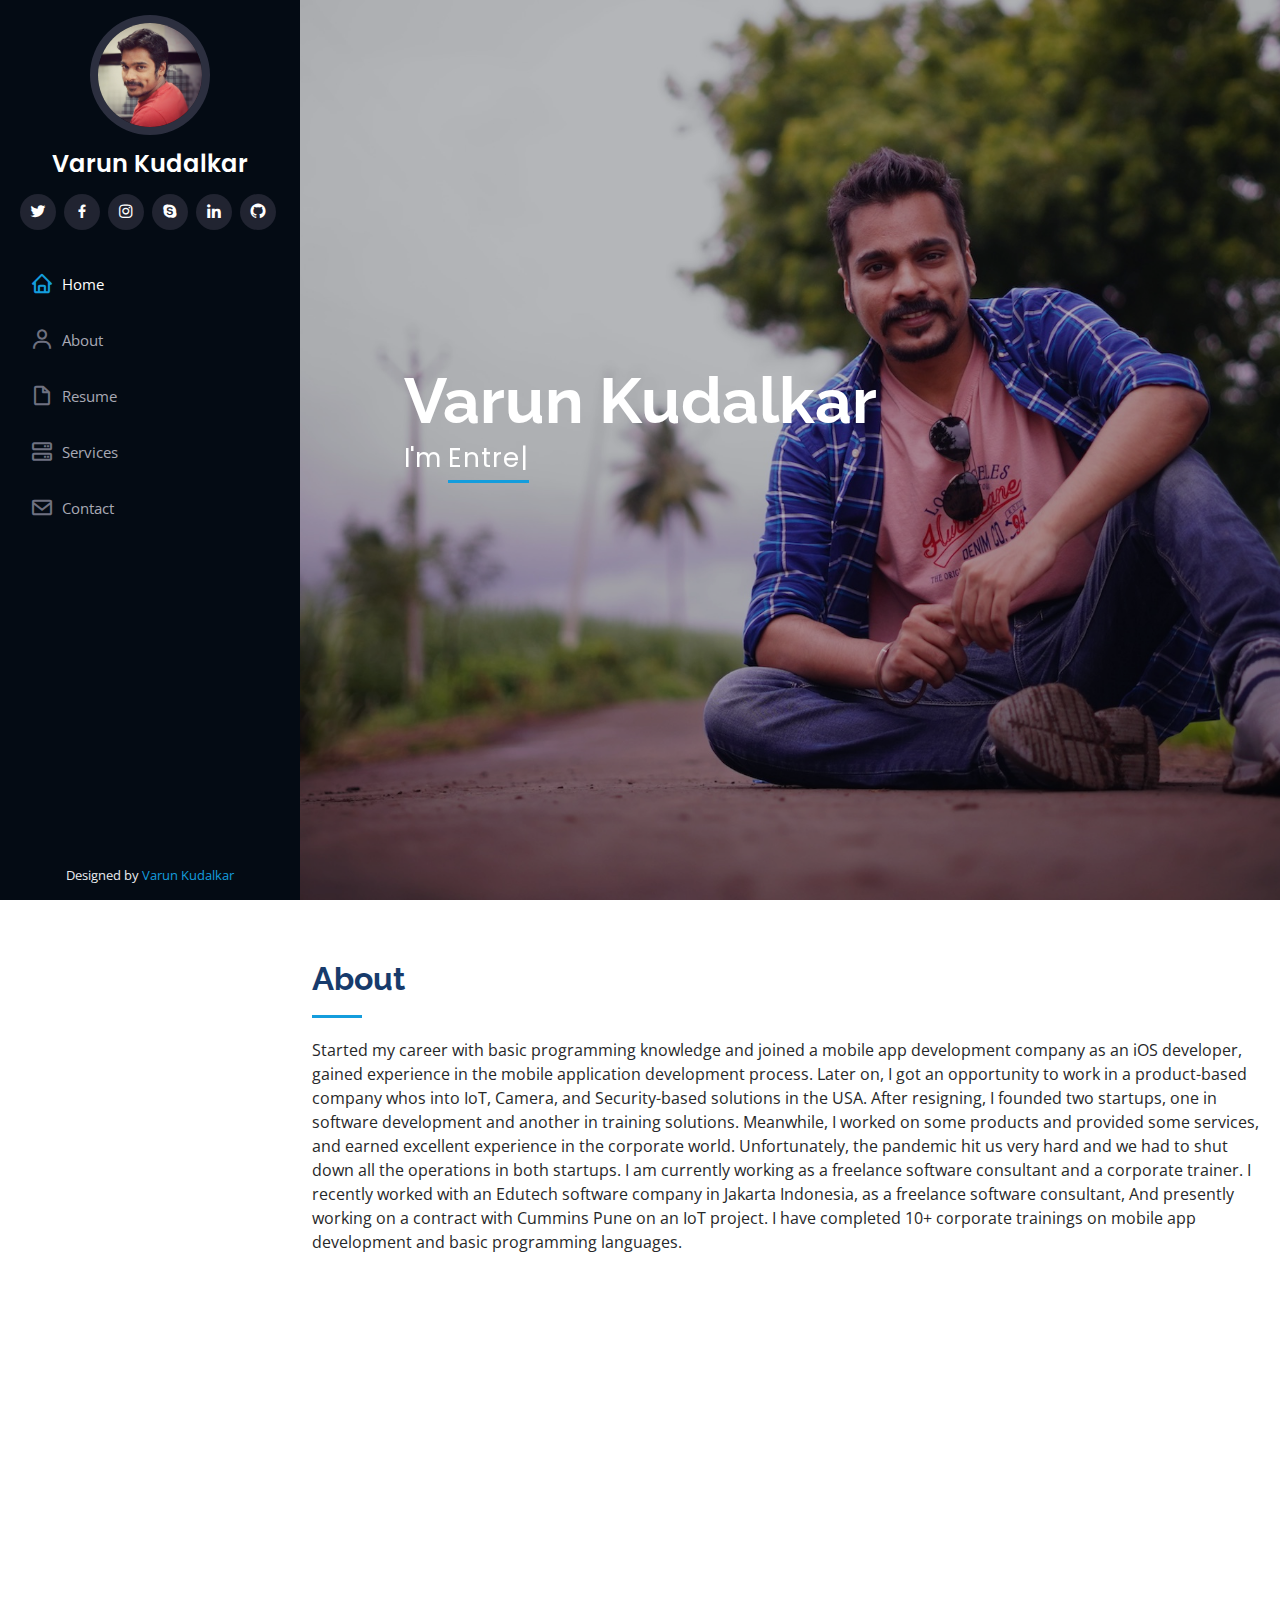
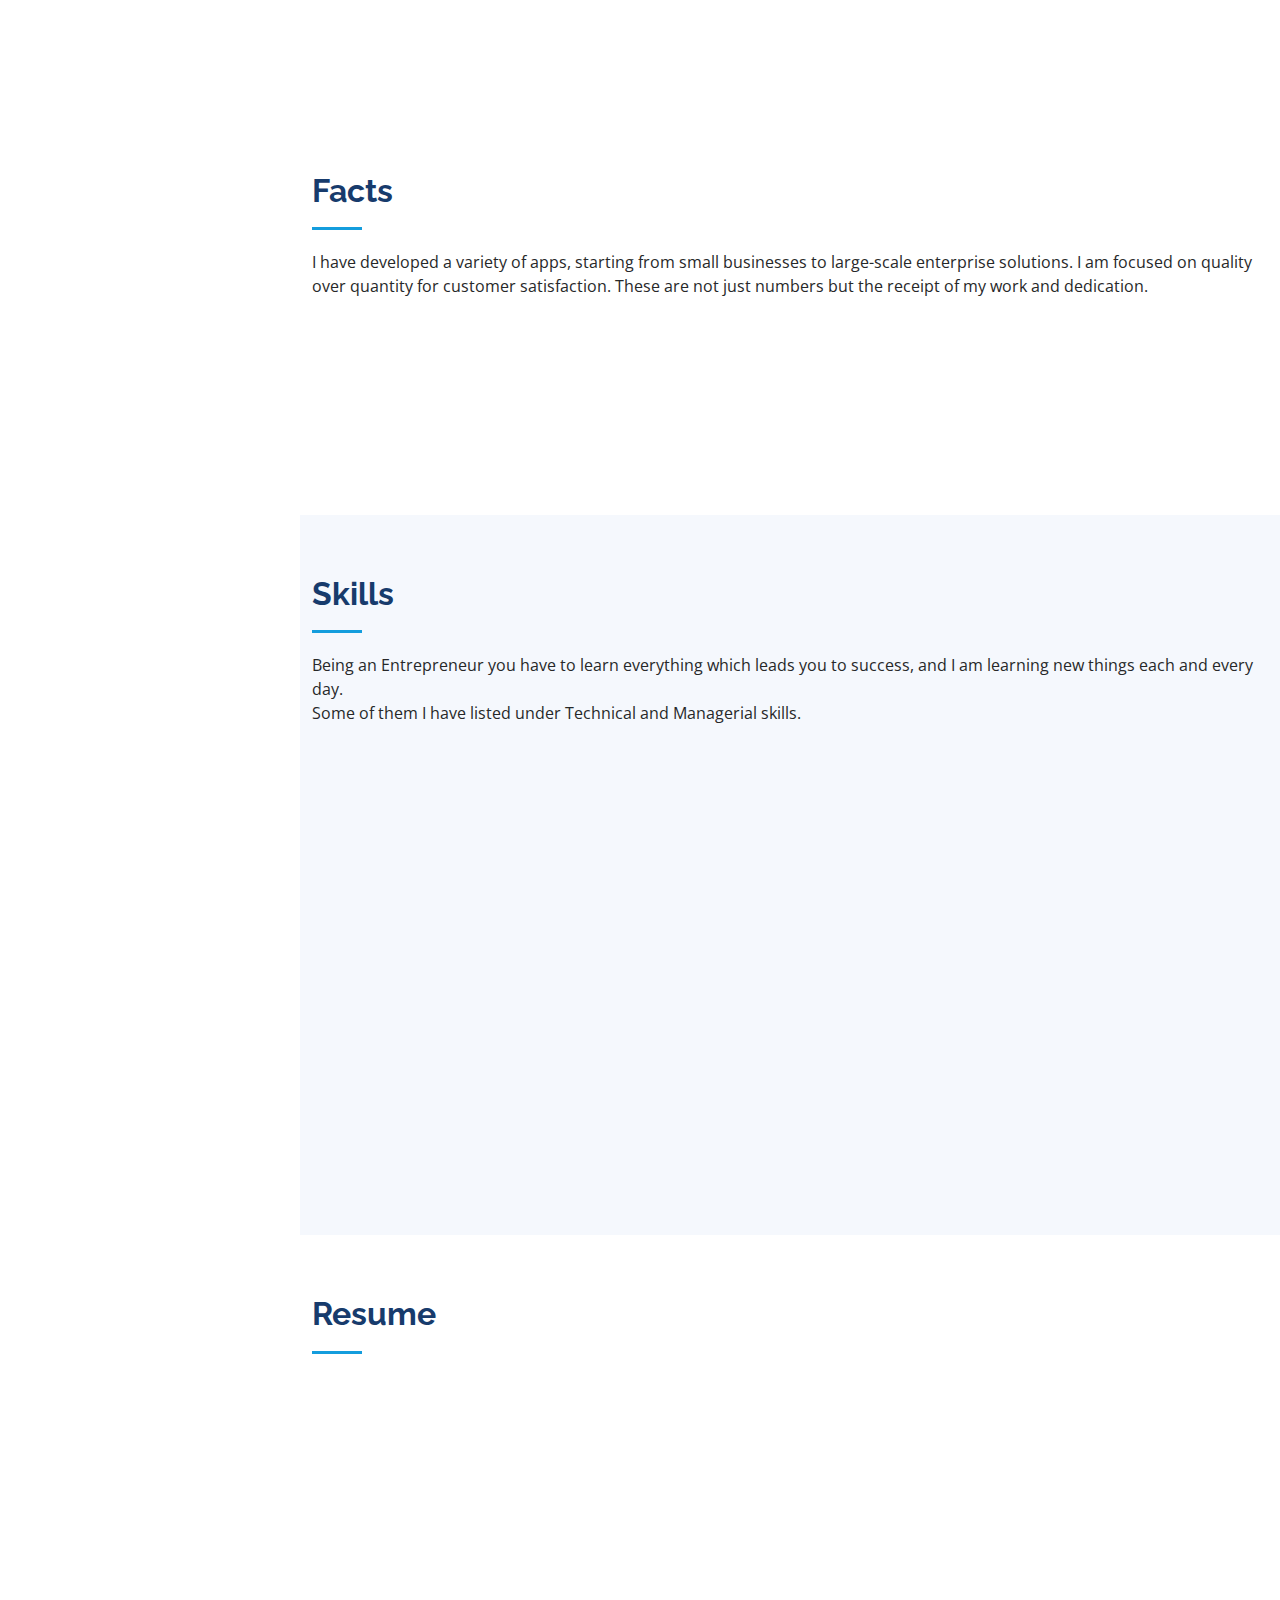
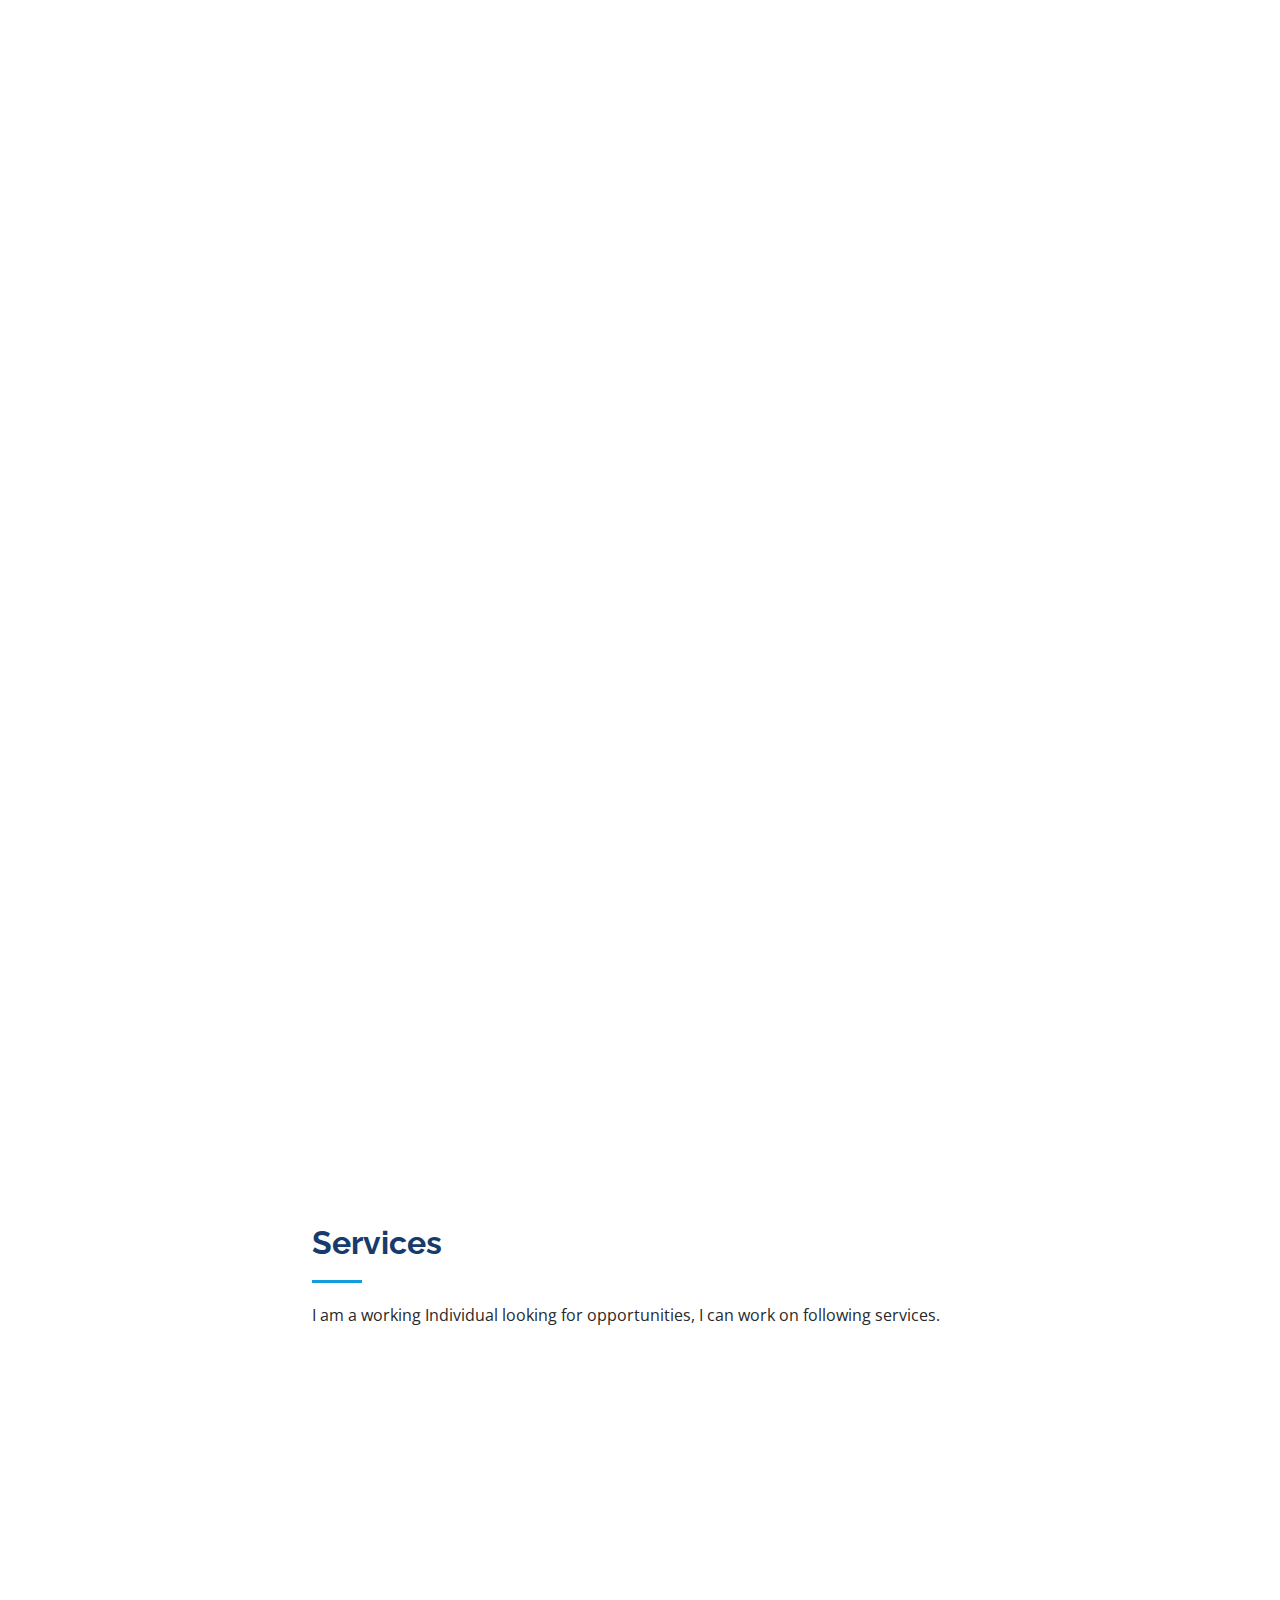
==== commit 201ddc1a: "Resume added and social media link changes" ====
--- a/index.html
+++ b/index.html
@@ -55,12 +55,11 @@
         <img src="assets/img/profile-img.jpg" alt="" class="img-fluid rounded-circle">
         <h1 class="text-light"><a href="index.html">Varun Kudalkar</a></h1>
         <div class="social-links mt-3 text-center">
-          <a href="https://twitter.com/v_a_r_u_n_05" class="twitter"><i class="bx bxl-twitter"></i></a>
+          <a href="https://twitter.com/varun_kudalkar" class="twitter"><i class="bx bxl-twitter"></i></a>
           <a href="https://www.facebook.com/varunkudalkar" class="facebook"><i class="bx bxl-facebook"></i></a>
           <a href="https://www.instagram.com/varunkudalkar/" class="instagram"><i class="bx bxl-instagram"></i></a>
           <a href="https://join.skype.com/invite/UosxiQmOW7OW" class="skype"><i class="bx bxl-skype"></i></a>
-          <a href="https://in.linkedin.com/in/varun-kudalkar-58bbbab0" class="linkedin"><i
-              class="bx bxl-linkedin"></i></a>
+          <a href="https://in.linkedin.com/in/varunkudalkar" class="linkedin"><i class="bx bxl-linkedin"></i></a>
           <a href="https://github.com/varunkudalkar" class="github"><i class="bx bxl-github"></i></a>
         </div>
       </div>
